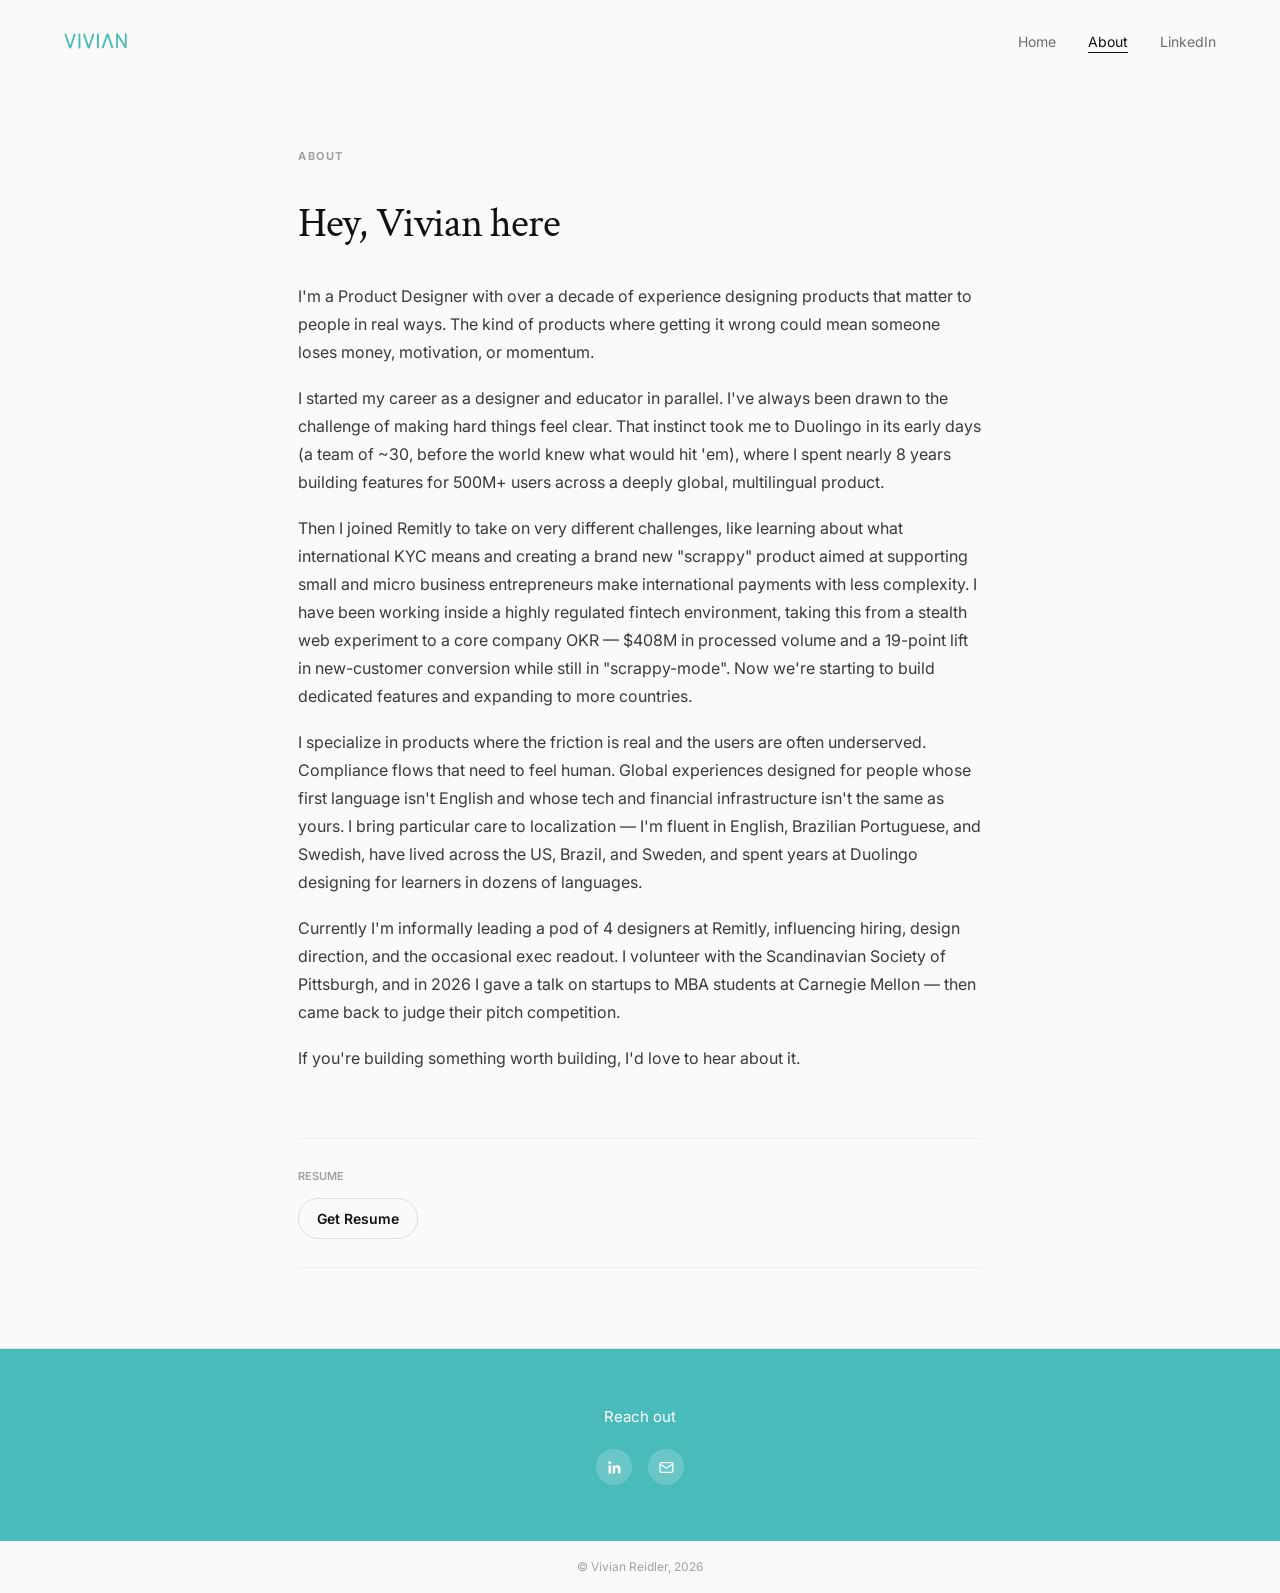
==== about/index.html @ e3175ad6 "Remove portrait photo from the About page Co-Authored-By: Claude Sonnet 5 <noreply@anthropic.com>" ====
<!DOCTYPE html>
<html lang="en">
<head>
<meta charset="UTF-8">
<meta name="viewport" content="width=device-width, initial-scale=1.0">
<title>About — Vivian Reidler</title>
<meta name="description" content="Product Designer with over a decade of experience — Duolingo, Remitly, and a decade of designing for global, high-friction products.">
<link rel="icon" type="image/png" href="/assets/favicon-32.png">
<link href="https://fonts.googleapis.com/css2?family=Crimson+Text:ital,wght@0,400;0,600;1,400;1,600&family=Karla:wght@400;500;600;700;800&family=Inter:wght@400;500;600;700&display=swap" rel="stylesheet">
<link rel="stylesheet" href="/assets/css/style.css">
<!-- Matches the home/serif-hero draft's nav treatment (logo size, 24px
   inset, max-width + centering, normal-case muted links) and its
   Crimson Text hero headline, so this page reads consistent with home
   instead of the old Karla/uppercase-nav-link styling. -->
<style>
  nav.site-nav { max-width: 1200px; margin: 0 auto; padding-left: 24px; padding-right: 24px; }
  .nav-logo svg { height: 30px; }
  .nav-links a {
    font-size: 14px; font-weight: 400; letter-spacing: normal; text-transform: none;
    color: var(--gray-mid); padding-bottom: 2px; border-bottom: 1px solid transparent;
  }
  .nav-links a.active { color: var(--black); border-bottom-color: var(--black); }
  .nav-links a:hover { color: var(--black); }
  .about-hero-title { font-family: 'Crimson Text', Georgia, serif; font-weight: 400; }
  .about-meta h4 { font-family: 'Inter', sans-serif; font-weight: 600; letter-spacing: normal; }
</style>
</head>
<body>

<nav class="site-nav" id="nav">
  <a href="/" class="nav-logo" aria-label="Vivian — home">
    <svg aria-hidden="true" focusable="false" viewBox="0 0 114 53" fill="none" xmlns="http://www.w3.org/2000/svg">
    <path d="M4.30114 14.7275L10.8296 34.1594H10.9449L17.3582 14.7275C17.627 13.8442 18.203 13.3834 18.9711 13.3834C19.9312 13.3834 20.6224 14.0747 20.6224 14.9963C20.6224 15.2267 20.584 15.4956 20.4688 15.8412L12.9034 37.9229C12.4042 39.3054 11.8665 39.8815 10.7912 39.8815C9.75436 39.8815 9.17832 39.3054 8.71748 37.9229L1.15209 15.8412C1.03688 15.4956 0.998478 15.2267 0.998478 14.9963C0.998478 14.0747 1.68973 13.3834 2.64981 13.3834C3.45627 13.3834 3.99391 13.8442 4.30114 14.7275Z" fill="currentColor"/>
    <path d="M37.0599 14.7275L43.5884 34.1594H43.7036L50.1169 14.7275C50.3858 13.8442 50.9618 13.3834 51.7299 13.3834C52.6899 13.3834 53.3812 14.0747 53.3812 14.9963C53.3812 15.2267 53.3428 15.4956 53.2276 15.8412L45.6622 37.9229C45.163 39.3054 44.6253 39.8815 43.55 39.8815C42.5131 39.8815 41.9371 39.3054 41.4763 37.9229L33.9109 15.8412C33.7957 15.4956 33.7573 15.2267 33.7573 14.9963C33.7573 14.0747 34.4485 13.3834 35.4086 13.3834C36.2151 13.3834 36.7527 13.8442 37.0599 14.7275Z" fill="currentColor"/>
    <path d="M83.4918 37.9619L76.9633 18.53L76.8481 18.53L70.4348 37.9619C70.166 38.8452 69.5899 39.3061 68.8219 39.3061C67.8618 39.3061 67.1706 38.6148 67.1706 37.6931C67.1706 37.4627 67.209 37.1939 67.3242 36.8483L74.8896 14.7665C75.3888 13.384 75.9264 12.808 77.0017 12.808C78.0386 12.808 78.6147 13.384 79.0755 14.7665L86.6409 36.8483C86.7561 37.1939 86.7945 37.4627 86.7945 37.6931C86.7945 38.6148 86.1032 39.3061 85.1432 39.3061C84.3367 39.3061 83.7991 38.8452 83.4918 37.9619Z" fill="currentColor"/>
    <path d="M110.774 14.5361L110.774 37.2323C110.774 38.4996 110.083 39.3061 108.892 39.3061C107.894 39.3061 107.241 38.6532 106.588 37.5395L95.4514 19.1445L95.2977 19.1445L95.2977 37.5779C95.2977 38.6532 94.6449 39.3061 93.7232 39.3061C92.7631 39.3061 92.1103 38.6532 92.1103 37.5779L92.1103 14.8817C92.1103 13.6144 92.8015 12.808 93.992 12.808C94.9905 12.808 95.6818 13.4608 96.3346 14.5745L107.471 32.8927L107.587 32.8927L107.587 14.5361C107.587 13.4608 108.24 12.808 109.161 12.808C110.121 12.808 110.774 13.4608 110.774 14.5361Z" fill="currentColor"/>
    <path d="M25.5017 38.0381V15.2267C25.5017 14.0747 26.193 13.3834 27.2299 13.3834C28.2283 13.3834 28.9196 14.0747 28.9196 15.2267V38.0381C28.9196 39.1902 28.2283 39.8815 27.2299 39.8815C26.193 39.8815 25.5017 39.1902 25.5017 38.0381Z" fill="currentColor"/>
    <path d="M58.2605 38.0381V15.2267C58.2605 14.0747 58.9518 13.3834 59.9887 13.3834C60.9871 13.3834 61.6784 14.0747 61.6784 15.2267V38.0381C61.6784 39.1902 60.9871 39.8815 59.9887 39.8815C58.9518 39.8815 58.2605 39.1902 58.2605 38.0381Z" fill="currentColor"/>
  </svg>
  </a>
  <ul class="nav-links">
    <li><a href="/">Home</a></li>
    <li><a href="/about" class="active">About</a></li>
    <li><a href="https://www.linkedin.com/in/reidler/" target="_blank" rel="noopener">LinkedIn</a></li>
  </ul>
</nav>

<section class="about-hero">
  <p class="section-label">About</p>
  <h1 class="about-hero-title" style="font-size:clamp(30px,4vw,42px); margin-bottom:8px;">Hey, Vivian here</h1>
</section>

<section class="about-body">
  <div class="about-text">
    <p>I'm a Product Designer with over a decade of experience designing products that matter to people in real ways. The kind of products where getting it wrong could mean someone loses money, motivation, or momentum.</p>
    <p>I started my career as a designer and educator in parallel. I've always been drawn to the challenge of making hard things feel clear. That instinct took me to Duolingo in its early days (a team of ~30, before the world knew what would hit 'em), where I spent nearly 8 years building features for 500M+ users across a deeply global, multilingual product.</p>
    <p>Then I joined Remitly to take on very different challenges, like learning about what international KYC means and creating a brand new "scrappy" product aimed at supporting small and micro business entrepreneurs make international payments with less complexity. I have been working inside a highly regulated fintech environment, taking this from a stealth web experiment to a core company OKR — $408M in processed volume and a 19-point lift in new-customer conversion while still in "scrappy-mode". Now we're starting to build dedicated features and expanding to more countries.</p>
    <p>I specialize in products where the friction is real and the users are often underserved. Compliance flows that need to feel human. Global experiences designed for people whose first language isn't English and whose tech and financial infrastructure isn't the same as yours. I bring particular care to localization — I'm fluent in English, Brazilian Portuguese, and Swedish, have lived across the US, Brazil, and Sweden, and spent years at Duolingo designing for learners in dozens of languages.</p>
    <p>Currently I'm informally leading a pod of 4 designers at Remitly, influencing hiring, design direction, and the occasional exec readout. I volunteer with the Scandinavian Society of Pittsburgh, and in 2026 I gave a talk on startups to MBA students at Carnegie Mellon — then came back to judge their pitch competition.</p>
    <p>If you're building something worth building, I'd love to hear about it.</p>
  </div>
</section>

<section class="about-meta">
  <div class="about-meta-row">
    <div class="about-meta-col">
      <h4>Resume</h4>
      <a class="resume-link" href="/assets/files/Vivian_R_2026_Resume.pdf" target="_blank" rel="noopener">Get Resume</a>
    </div>
  </div>
</section>

<footer class="site-footer">
    <div class="footer-chat">
    <p class="footer-chat-cta">Reach out</p>
    <div class="footer-icons">
      <a href="https://www.linkedin.com/in/reidler/" aria-label="LinkedIn" target="_blank" rel="noopener">
        <svg viewBox="0 0 24 24" fill="currentColor" aria-hidden="true"><path d="M20.447 20.452h-3.554v-5.569c0-1.328-.027-3.037-1.852-3.037-1.853 0-2.136 1.445-2.136 2.939v5.667H9.351V9h3.414v1.561h.046c.477-.9 1.637-1.85 3.37-1.85 3.601 0 4.267 2.37 4.267 5.455v6.286zM5.337 7.433a2.062 2.062 0 1 1 .001-4.124 2.062 2.062 0 0 1-.001 4.124zM7.119 20.452H3.554V9h3.565v11.452z"/></svg>
      </a>
      <a href="mailto:vivianreidler@gmail.com" aria-label="Email">
        <svg viewBox="0 0 24 24" fill="none" stroke="currentColor" stroke-width="1.8" stroke-linecap="round" stroke-linejoin="round" aria-hidden="true"><rect x="3" y="5" width="18" height="14" rx="2"/><path d="M3 7l9 6 9-6"/></svg>
      </a>
    </div>
  </div>
  <div class="footer-bottom-row">
    <span>© Vivian Reidler, 2026</span>
  </div>
</footer>

<script src="/assets/js/main.js"></script>
</body>
</html>
---- assets/css/style.css ----
/* ============================================================
   Vivian Reidler — Product Design Portfolio
   Shared stylesheet. Rebuilt from the Webflow source to run as
   a static site (no Webflow runtime).
   ============================================================ */

*, *::before, *::after { box-sizing: border-box; margin: 0; padding: 0; }

:root {
  /* brand */
  --navy: #013048;
  --navy-deep: #01202f;
  --navy-line: rgba(255,255,255,0.14);
  /* The site's one accent color — logo, footer, dividers, the homepage
     circle graphic. home-v2.css's --v2-accent aliases this rather than
     redefining it, so there's a single source of truth. */
  --accent: #4abbbb;
  --accent-zen: #e08a3c;

  /* neutrals */
  --black: #111110;
  --gray-dark: #3a3a38;
  --gray-mid: #6b6b68;
  --gray-light: #a1a1a1;
  --gray-band: #e5e5e5;
  --gray-band-2: #d8dde0;
  --gray-faint: #f4f3f0;
  --white: #fafaf8;

  --radius: 6px;
}

/* Mood system: picking Zen re-points the one accent variable at the zen
   color, so everything built on var(--accent) — logo, footer, dividers,
   nav — follows automatically. Homepage-only today (data-mood is only
   ever set on body.home-v2), so every other page stays teal. */
body[data-mood="zen"] { --accent: var(--accent-zen); }

html { scroll-behavior: smooth; overflow-x: hidden; }

body {
  overflow-x: hidden;
  font-family: 'Inter', -apple-system, BlinkMacSystemFont, sans-serif;
  background: var(--white);
  color: var(--black);
  font-size: 16px;
  line-height: 1.65;
  -webkit-font-smoothing: antialiased;
}

h1, h2, h3, h4 {
  font-family: 'Karla', sans-serif;
  font-weight: 700;
  letter-spacing: -0.02em;
  color: var(--black);
}

a { color: inherit; }
img { max-width: 100%; display: block; }

.wrap { max-width: 780px; margin: 0 auto; padding: 0 48px; }
.wrap-wide { max-width: 1080px; margin: 0 auto; padding: 0 48px; }

/* ---------------- NAV ---------------- */
nav.site-nav {
  display: flex;
  align-items: center;
  justify-content: space-between;
  padding: 26px 48px;
  position: sticky;
  top: 0;
  background: var(--white);
  z-index: 100;
  border-bottom: 1px solid transparent;
  transition: border-color 0.2s;
}
nav.site-nav.scrolled { border-bottom-color: #e8e8e4; }

/* Logo is an inline SVG (fill="currentColor" on its paths) so it always
   tracks the one accent color via this element's own `color`, instead of
   a separately-recolored raster asset going out of sync with it. */
.nav-logo { display: inline-flex; text-decoration: none; color: var(--accent); }
.nav-logo svg { height: 18px; width: auto; display: block; }
.nav-logo.text-fallback {
  font-family: 'Karla', sans-serif;
  font-weight: 700;
  font-size: 15px;
  letter-spacing: 0.06em;
  text-transform: uppercase;
  color: var(--black);
  text-decoration: none;
}

.nav-links { display: flex; gap: 32px; list-style: none; }
.nav-links a {
  font-size: 13px;
  font-weight: 600;
  letter-spacing: 0.08em;
  text-transform: uppercase;
  color: var(--gray-mid);
  text-decoration: none;
  transition: color 0.15s;
}
.nav-links a:hover, .nav-links a.active { color: var(--black); }

/* ---------------- FOOTER ---------------- */
footer.site-footer {
  border-top: 1px solid #e8e8e4;
  padding: 0;
}
/* "Let's chat" band — the one accent color as a bold fill, same pattern
   as the homepage work-sample cards. White text/icons, since the accent
   here reads as dark enough for it. */
.footer-chat {
  background: var(--accent); color: #fff; text-align: center;
  padding: 56px 24px;
}
.footer-chat-title { font-size: 17px; font-weight: 700; margin-bottom: 10px; }
.footer-chat-sub, .footer-chat-cta { font-size: 15px; font-weight: 400; color: #fff; }
.footer-chat-sub { margin-bottom: 4px; }
.footer-chat-cta { margin-bottom: 20px; }
.footer-icons { display: flex; justify-content: center; gap: 16px; }
.footer-icons a {
  display: inline-flex; align-items: center; justify-content: center;
  width: 36px; height: 36px; border-radius: 50%;
  background: rgba(255,255,255,0.18); color: #fff;
  transition: background 0.15s ease, transform 0.15s ease;
}
.footer-icons a:hover { background: rgba(255,255,255,0.3); transform: translateY(-2px); }
.footer-icons svg { width: 17px; height: 17px; display: block; }
.footer-bottom-row {
  display: flex; align-items: center; justify-content: center;
  padding: 16px 48px;
}
.footer-bottom-row span { font-size: 12px; color: var(--gray-light); }
.footer-links {
  display: flex; justify-content: center; gap: 28px;
  padding-bottom: 20px; margin-bottom: 20px; border-bottom: 1px solid #eeeeea;
  flex-wrap: wrap;
}
.footer-links a {
  font-size: 12px; font-weight: 600; letter-spacing: 0.08em; text-transform: uppercase;
  color: var(--gray-mid); text-decoration: none;
}
.footer-links a:hover { color: var(--black); }
.footer-bottom {
  display: flex; align-items: center; justify-content: space-between;
  flex-wrap: wrap; gap: 10px;
}
.footer-bottom span { font-size: 12px; color: var(--gray-light); }
.footer-bottom a { font-size: 12px; color: var(--gray-mid); text-decoration: none; }
.footer-bottom a:hover { color: var(--black); }
.back-to-top {
  display: block; text-align: center; font-size: 12px; color: var(--gray-light);
  text-decoration: none; padding: 4px 0 24px;
}
.back-to-top:hover { color: var(--black); }

/* ============================================================
   HOMEPAGE
   ============================================================ */
.hero { padding: 64px 48px 52px; max-width: 760px; }
.hero h1 {
  font-size: clamp(36px, 5vw, 52px); line-height: 1.08; margin-bottom: 20px;
}
.hero-sub { font-size: 16px; line-height: 1.65; color: var(--gray-mid); max-width: 560px; margin-bottom: 10px; }
.hero-detail { font-size: 13px; color: var(--gray-light); }

.work-section { padding: 16px 48px 80px; }
.section-label {
  font-size: 11px; font-weight: 700; letter-spacing: 0.14em;
  text-transform: uppercase; color: var(--gray-light); margin-bottom: 24px;
}
.grid { display: grid; grid-template-columns: repeat(2, 1fr); gap: 2px; }

.card {
  position: relative; background: var(--gray-faint); overflow: hidden;
  min-height: 320px; display: flex; flex-direction: column; justify-content: flex-end;
  padding: 28px; text-decoration: none; color: inherit;
}
.card.featured { grid-column: 1 / -1; min-height: 340px; }
.card:hover { filter: brightness(0.98); }
.card-tag {
  font-size: 10px; font-weight: 700; letter-spacing: 0.12em;
  text-transform: uppercase; color: var(--gray-light); margin-bottom: 8px; position: relative; z-index: 2;
}
.card h2 {
  font-size: 24px; line-height: 1.2; margin-bottom: 6px; position: relative; z-index: 2;
}
.card p { font-size: 13px; line-height: 1.5; color: var(--gray-mid); max-width: 440px; position: relative; z-index: 2; }
.card.on-dark .card-tag, .card.on-dark p { color: rgba(255,255,255,0.65); }
.card.on-dark h2 { color: #fff; }
.card-img {
  position: absolute; inset: 0; background-size: cover; background-position: center;
}
.card-img::after {
  content: ''; position: absolute; inset: 0;
  background: linear-gradient(180deg, rgba(0,0,0,0) 40%, rgba(0,0,0,0.55) 100%);
}
.card-soon {
  font-size: 9px; font-weight: 700; letter-spacing: 0.1em; text-transform: uppercase;
  color: var(--gray-light); position: absolute; top: 22px; right: 26px; z-index: 2;
}
.card.on-dark .card-soon { color: rgba(255,255,255,0.55); }

@keyframes fadeUp {
  from { opacity: 0; transform: translateY(14px); }
  to   { opacity: 1; transform: translateY(0); }
}
.hero, .card { animation: fadeUp 0.5s ease both; }
.card:nth-child(1){animation-delay:.05s} .card:nth-child(2){animation-delay:.1s}
.card:nth-child(3){animation-delay:.15s} .card:nth-child(4){animation-delay:.2s}
.card:nth-child(5){animation-delay:.25s}

/* ============================================================
   CASE STUDY PAGES
   ============================================================ */
.cs-hero {
  background: var(--navy); color: #fff; position: relative; overflow: hidden;
  padding: 90px 48px;
}
.cs-hero::before, .cs-hero::after {
  content: ''; position: absolute; width: 500px; height: 500px; border-radius: 50%;
  background: radial-gradient(circle, rgba(255,255,255,0.05) 0%, rgba(255,255,255,0) 70%);
}
.cs-hero::before { top: -200px; left: -100px; }
.cs-hero::after { bottom: -250px; left: 150px; }
.cs-hero-inner {
  max-width: 1080px; margin: 0 auto; display: flex; align-items: center; gap: 56px; position: relative; z-index: 2;
}
.cs-hero-art { flex: 0 0 260px; }
.cs-hero-art img { max-width: 100%; }
.cs-hero-text { flex: 1; min-width: 0; }
.cs-hero h1 { color: #fff; font-size: clamp(30px, 4vw, 42px); margin-bottom: 16px; text-transform: lowercase; }
.cs-hero-sub { font-size: 17px; line-height: 1.6; color: rgba(255,255,255,0.85); max-width: 560px; margin-bottom: 16px; }
.cs-hero-stats { font-size: 13px; color: rgba(255,255,255,0.6); }
.cs-hero-stats a { color: rgba(255,255,255,0.85); text-decoration: underline; }

.cs-section { padding: 64px 0; }
.cs-section.tight { padding: 40px 0; }
.cs-label {
  font-size: 11px; font-weight: 700; letter-spacing: 0.14em; text-transform: uppercase;
  color: var(--gray-light); margin-bottom: 14px;
}
.cs-h2 { font-size: clamp(24px, 3vw, 30px); margin-bottom: 16px; line-height: 1.25; }
.cs-body p { margin-bottom: 18px; color: var(--gray-dark); font-size: 16px; line-height: 1.7; }
.cs-body p:last-child { margin-bottom: 0; }
.cs-body strong { color: var(--black); }
.cs-subhead { font-size: 18px; font-weight: 700; color: var(--gray-mid); margin: 8px 0 14px; font-family: 'Karla', sans-serif; }

.cs-role-meta { font-size: 13px; color: var(--gray-light); margin-bottom: 16px; }

/* dark inset callout box (e.g. "what we are solving") */
.cs-callout {
  background: var(--navy); color: #fff; border-radius: 10px;
  padding: 48px; margin: 8px 0;
}
.cs-callout .cs-label { color: rgba(255,255,255,0.45); }
.cs-callout h3 { color: #fff; font-size: 22px; margin-bottom: 14px; line-height: 1.3; }
.cs-callout p { color: rgba(255,255,255,0.8); font-size: 15px; }

/* two-column text + image */
.cs-split { display: flex; gap: 48px; align-items: center; margin: 8px 0; }
.cs-split.reverse { flex-direction: row-reverse; }
.cs-split-text { flex: 1; min-width: 0; }
.cs-split-img { flex: 0 0 42%; }
.cs-split-img img { border-radius: var(--radius); }
@media (max-width: 800px) {
  .cs-split, .cs-split.reverse { flex-direction: column; }
  .cs-split-img { flex-basis: auto; width: 100%; }
}

/* single full-bleed (within column) image + caption */
figure.cs-figure { margin: 28px 0; }
figure.cs-figure img { border-radius: var(--radius); width: 100%; }
figure.cs-figure figcaption {
  font-size: 13px; color: var(--gray-light); margin-top: 10px; line-height: 1.5;
}

/* light-gray full-bleed band for grouped iteration screenshots */
.cs-band {
  background: var(--gray-band); width: 100vw; position: relative;
  left: 50%; right: 50%; margin-left: -50vw; margin-right: -50vw;
  padding: 56px 48px;
}
.cs-band-inner { max-width: 1080px; margin: 0 auto; }
.cs-band-title {
  background: #d3d3d3; border-radius: 10px; padding: 20px 32px; text-align: center;
  font-weight: 700; font-size: 16px; margin-bottom: 36px; color: var(--black);
}
.cs-band-grid {
  display: grid; grid-template-columns: repeat(auto-fit, minmax(210px, 1fr)); gap: 20px;
  margin-bottom: 24px;
}
.cs-band-grid img { border-radius: 4px; border: 1px solid rgba(0,0,0,0.06); background: #fff; }
.cs-band-grid.cols-2 { grid-template-columns: repeat(2, 1fr); }
.cs-band-grid.cols-3 { grid-template-columns: repeat(3, 1fr); }
.cs-band p.cs-band-caption {
  font-size: 13px; color: var(--gray-mid); max-width: 780px; margin: 0 auto; line-height: 1.6;
}

/* full-width single image (not banded) */
.cs-fullimg { margin: 32px 0; }
.cs-fullimg img { width: 100%; border-radius: var(--radius); }
.cs-fullimg figcaption { font-size: 13px; color: var(--gray-light); margin-top: 10px; }

/* mini carousel */
.cs-carousel { border: 1px solid #e8e8e4; border-radius: 8px; overflow: hidden; margin: 28px 0 12px; }
.cs-carousel-track { display: flex; overflow-x: auto; scroll-snap-type: x mandatory; -webkit-overflow-scrolling: touch; }
.cs-carousel-track img { scroll-snap-align: start; flex: 0 0 100%; }
.cs-carousel-dots { display: flex; justify-content: center; gap: 8px; padding: 14px 0 26px; }
.cs-carousel-dots span { width: 7px; height: 7px; border-radius: 50%; background: #c9c9c5; }

/* quote */
blockquote.cs-quote {
  border-left: 3px solid var(--navy); padding: 4px 0 4px 24px; margin: 28px 0;
  font-size: 16px; font-style: italic; color: var(--gray-dark); line-height: 1.7;
}
blockquote.cs-quote cite {
  display: block; font-style: normal; font-size: 13px; color: var(--gray-light);
  margin-top: 10px; letter-spacing: 0.02em;
}

/* results stat grid */
.cs-results { background: var(--navy); color: #fff; padding: 72px 48px; margin-top: 32px; }
.cs-results-inner { max-width: 1080px; margin: 0 auto; }
.cs-results h3 { color: #fff; font-size: 24px; max-width: 640px; margin-bottom: 40px; }
.stat-grid { display: grid; grid-template-columns: repeat(auto-fit, minmax(180px, 1fr)); gap: 32px 24px; }
.stat-num { font-family: 'Karla', sans-serif; font-weight: 700; font-size: 34px; color: #fff; margin-bottom: 8px; }
.stat-label { font-size: 13px; color: rgba(255,255,255,0.65); line-height: 1.5; }

/* bottom quick-nav to other case studies */
.more-work { padding: 56px 48px 0; }
.more-work-inner { max-width: 780px; margin: 0 auto; }
.more-work-label { font-size: 11px; font-weight: 700; letter-spacing: 0.14em; text-transform: uppercase; color: var(--gray-light); margin-bottom: 16px; }
.more-work-links { display: flex; gap: 24px; flex-wrap: wrap; }
.more-work-links a {
  font-family: 'Karla', sans-serif; font-weight: 700; font-size: 18px; text-decoration: none; color: var(--black);
  border-bottom: 2px solid var(--gray-band); padding-bottom: 2px; transition: border-color 0.15s;
}
.more-work-links a:hover { border-color: var(--black); }

/* ============================================================
   ABOUT PAGE
   ============================================================ */
.about-hero { padding: 64px 48px 8px; max-width: 780px; margin: 0 auto; }
.about-body { padding: 8px 48px 24px; max-width: 780px; margin: 0 auto; display: flex; gap: 48px; }
.about-text { flex: 1; min-width: 0; }
.about-text p { margin-bottom: 18px; color: var(--gray-dark); font-size: 16px; line-height: 1.75; }
.about-portrait { flex: 0 0 260px; }
.about-portrait img { border-radius: 10px; width: 100%; }
@media (max-width: 760px) {
  .about-body { flex-direction: column-reverse; }
  .about-portrait { flex-basis: auto; max-width: 260px; }
}

.about-meta { padding: 24px 48px 80px; max-width: 780px; margin: 0 auto; }
.about-meta-row {
  display: flex; gap: 56px; flex-wrap: wrap; padding: 28px 0; border-top: 1px solid #eeeeea;
}
.about-meta-row:last-child { border-bottom: 1px solid #eeeeea; }
.about-meta-col h4 {
  font-size: 11px; font-weight: 700; letter-spacing: 0.12em; text-transform: uppercase;
  color: var(--gray-light); margin-bottom: 10px;
}
.about-meta-col a.email-link {
  font-family: 'Karla', sans-serif; font-size: 18px; font-weight: 700; text-decoration: none; color: var(--black);
}
.about-meta-col a.resume-link {
  display: inline-block; font-size: 14px; font-weight: 600; color: var(--black);
  text-decoration: none; border: 1px solid #ddd; border-radius: 20px; padding: 8px 18px; margin-top: 2px;
}
.about-meta-col a.resume-link:hover { border-color: var(--black); }
.lang-list { list-style: none; display: flex; flex-direction: column; gap: 8px; }
.lang-list li { display: flex; align-items: center; gap: 8px; font-size: 15px; }
.lang-list img { width: 20px; height: 20px; border-radius: 50%; object-fit: cover; }

/* ============================================================
   RESPONSIVE
   ============================================================ */
@media (max-width: 640px) {
  nav.site-nav, .hero, .work-section, .about-hero, .about-body, .about-meta,
  .cs-hero-inner, footer.site-footer, .more-work { padding-left: 24px; padding-right: 24px; }
  /* footer.site-footer's own side padding above (for .footer-bottom-row's
     text) would otherwise inset .footer-chat too, since it's a plain
     block filling its parent's content box — pull it back out to the
     true edges so the accent-color fill bleeds fully, while its own
     56px/24px padding keeps the text/icons inset same as before. */
  .footer-chat { margin-left: -24px; margin-right: -24px; }
  .grid { grid-template-columns: 1fr; }
  .cs-hero { padding: 56px 24px; }
  .cs-hero-inner { flex-direction: column; text-align: left; gap: 28px; }
  .cs-hero-art { flex-basis: auto; width: 160px; }
  .cs-band { padding: 40px 24px; }
  .cs-results { padding: 48px 24px; }
  .wrap, .wrap-wide { padding: 0 24px; }
}
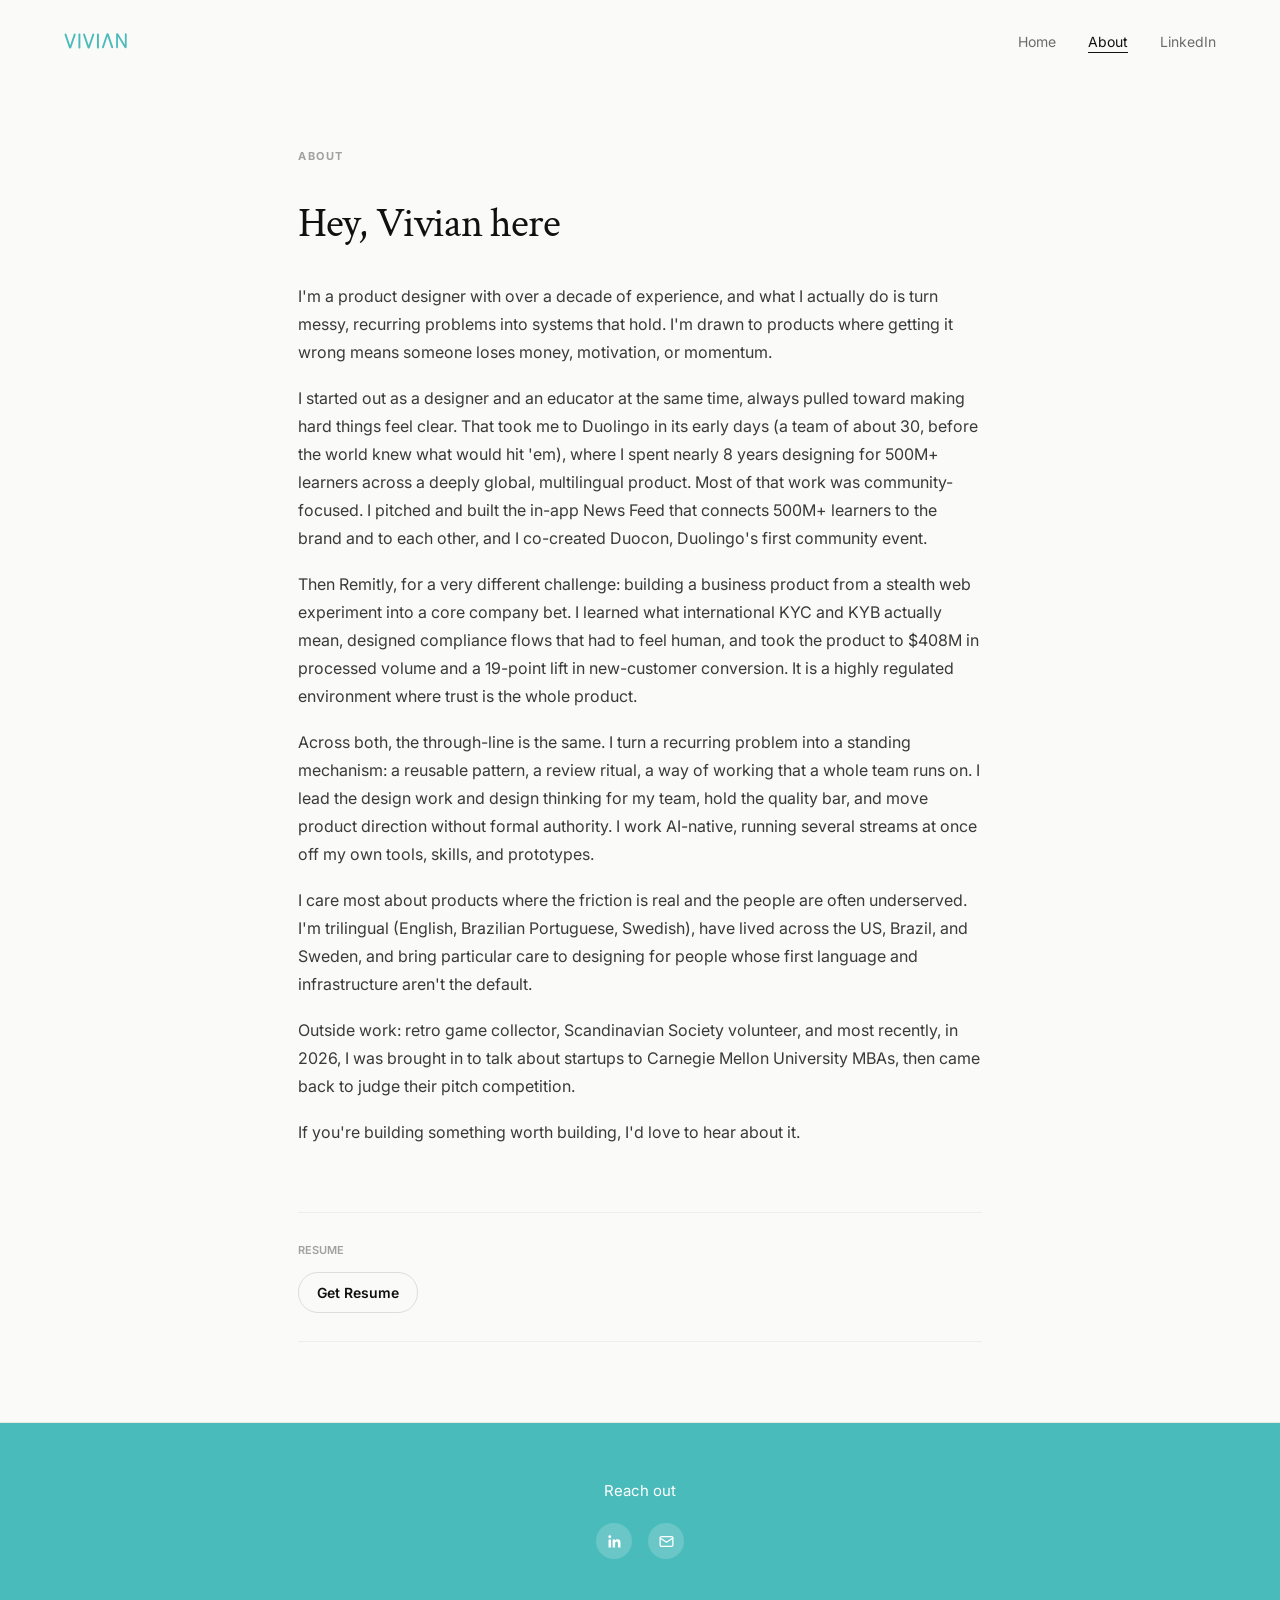
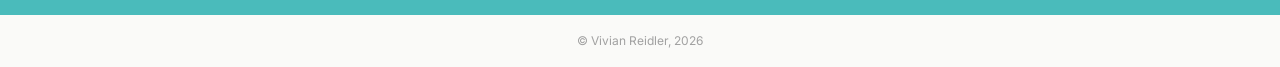
==== commit 4fb7df20: "Rewrite About page copy Co-Authored-By: Claude Sonnet 5 <noreply@anthropic.com>" ====
--- a/about/index.html
+++ b/about/index.html
@@ -52,11 +52,12 @@
 
 <section class="about-body">
   <div class="about-text">
-    <p>I'm a Product Designer with over a decade of experience designing products that matter to people in real ways. The kind of products where getting it wrong could mean someone loses money, motivation, or momentum.</p>
-    <p>I started my career as a designer and educator in parallel. I've always been drawn to the challenge of making hard things feel clear. That instinct took me to Duolingo in its early days (a team of ~30, before the world knew what would hit 'em), where I spent nearly 8 years building features for 500M+ users across a deeply global, multilingual product.</p>
-    <p>Then I joined Remitly to take on very different challenges, like learning about what international KYC means and creating a brand new "scrappy" product aimed at supporting small and micro business entrepreneurs make international payments with less complexity. I have been working inside a highly regulated fintech environment, taking this from a stealth web experiment to a core company OKR — $408M in processed volume and a 19-point lift in new-customer conversion while still in "scrappy-mode". Now we're starting to build dedicated features and expanding to more countries.</p>
-    <p>I specialize in products where the friction is real and the users are often underserved. Compliance flows that need to feel human. Global experiences designed for people whose first language isn't English and whose tech and financial infrastructure isn't the same as yours. I bring particular care to localization — I'm fluent in English, Brazilian Portuguese, and Swedish, have lived across the US, Brazil, and Sweden, and spent years at Duolingo designing for learners in dozens of languages.</p>
-    <p>Currently I'm informally leading a pod of 4 designers at Remitly, influencing hiring, design direction, and the occasional exec readout. I volunteer with the Scandinavian Society of Pittsburgh, and in 2026 I gave a talk on startups to MBA students at Carnegie Mellon — then came back to judge their pitch competition.</p>
+    <p>I'm a product designer with over a decade of experience, and what I actually do is turn messy, recurring problems into systems that hold. I'm drawn to products where getting it wrong means someone loses money, motivation, or momentum.</p>
+    <p>I started out as a designer and an educator at the same time, always pulled toward making hard things feel clear. That took me to Duolingo in its early days (a team of about 30, before the world knew what would hit 'em), where I spent nearly 8 years designing for 500M+ learners across a deeply global, multilingual product. Most of that work was community-focused. I pitched and built the in-app News Feed that connects 500M+ learners to the brand and to each other, and I co-created Duocon, Duolingo's first community event.</p>
+    <p>Then Remitly, for a very different challenge: building a business product from a stealth web experiment into a core company bet. I learned what international KYC and KYB actually mean, designed compliance flows that had to feel human, and took the product to $408M in processed volume and a 19-point lift in new-customer conversion. It is a highly regulated environment where trust is the whole product.</p>
+    <p>Across both, the through-line is the same. I turn a recurring problem into a standing mechanism: a reusable pattern, a review ritual, a way of working that a whole team runs on. I lead the design work and design thinking for my team, hold the quality bar, and move product direction without formal authority. I work AI-native, running several streams at once off my own tools, skills, and prototypes.</p>
+    <p>I care most about products where the friction is real and the people are often underserved. I'm trilingual (English, Brazilian Portuguese, Swedish), have lived across the US, Brazil, and Sweden, and bring particular care to designing for people whose first language and infrastructure aren't the default.</p>
+    <p>Outside work: retro game collector, Scandinavian Society volunteer, and most recently, in 2026, I was brought in to talk about startups to Carnegie Mellon University MBAs, then came back to judge their pitch competition.</p>
     <p>If you're building something worth building, I'd love to hear about it.</p>
   </div>
 </section>
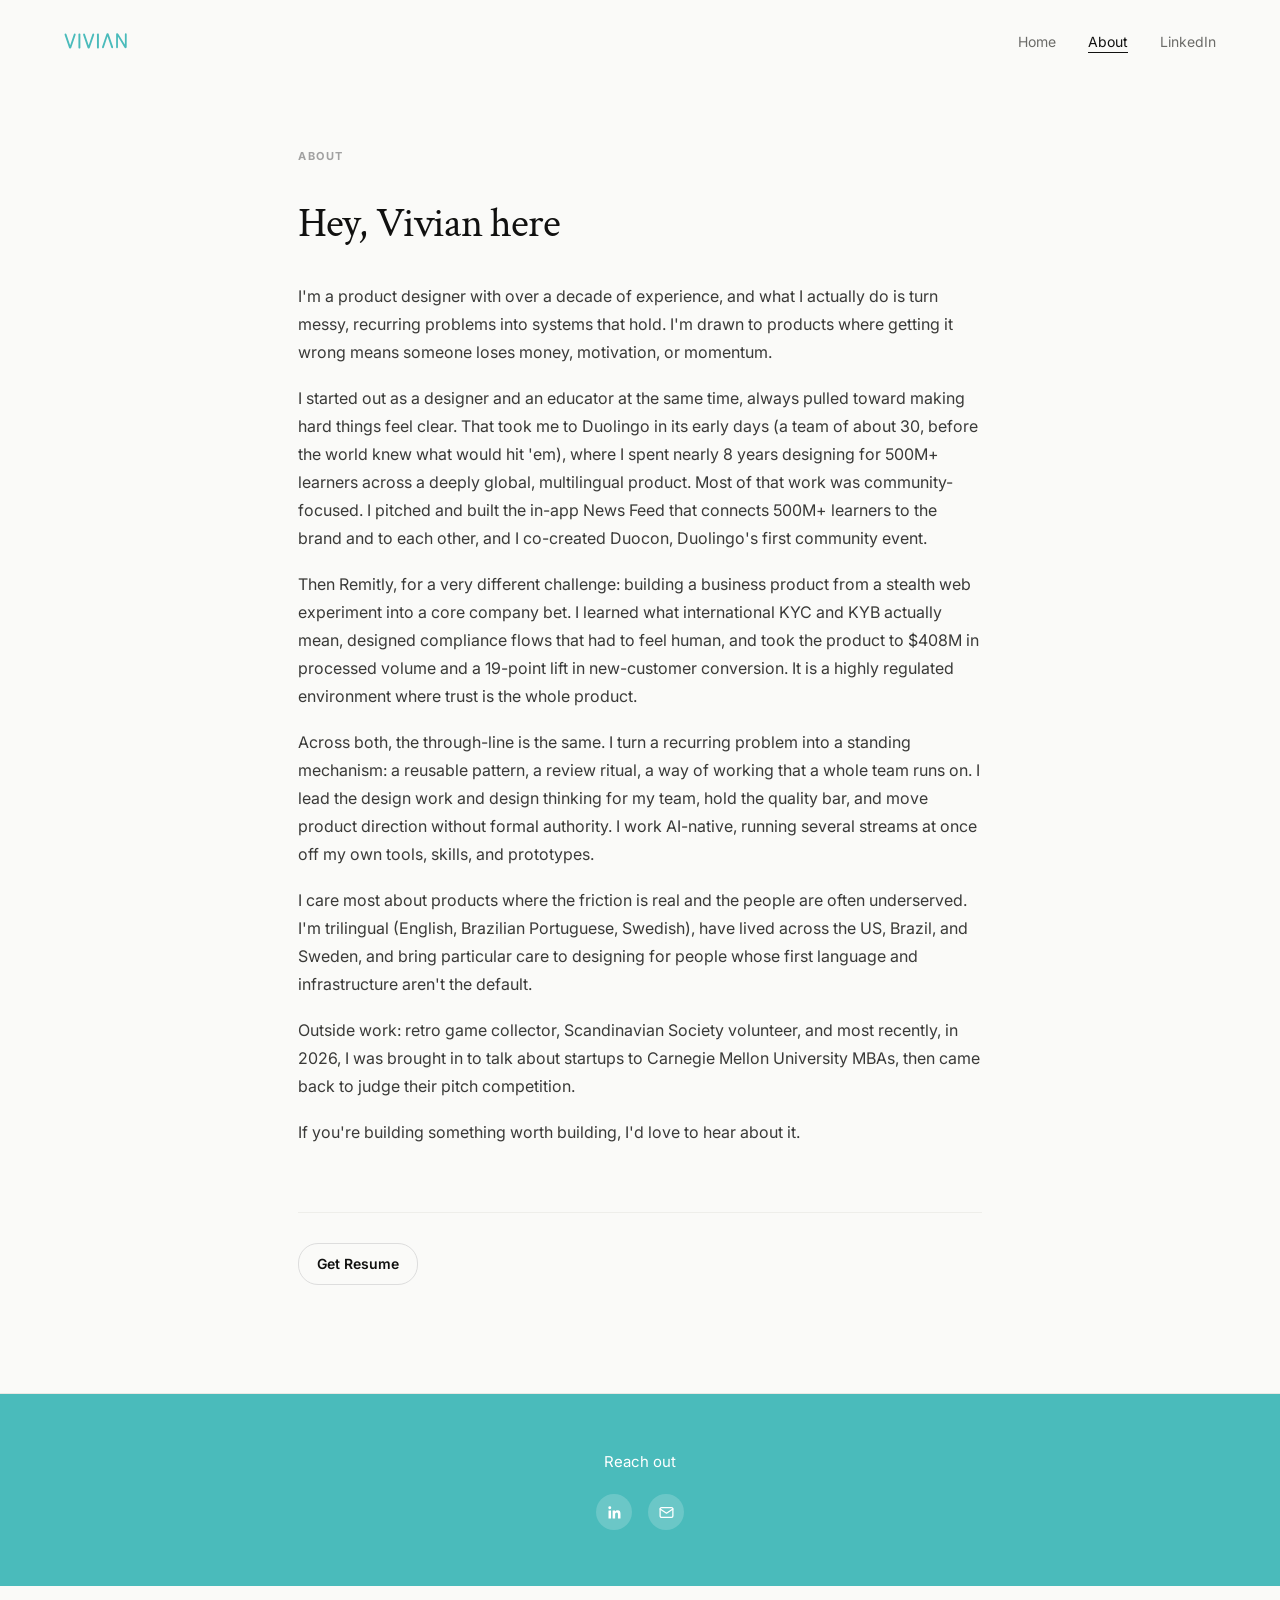
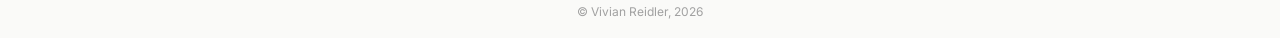
==== commit 2d04eb7f: "About: drop the Resume title and the rule under the resume button Co-Authored-By: Claude Sonnet 5 <n" ====
--- a/about/index.html
+++ b/about/index.html
@@ -65,7 +65,6 @@
 <section class="about-meta">
   <div class="about-meta-row">
     <div class="about-meta-col">
-      <h4>Resume</h4>
       <a class="resume-link" href="/assets/files/Vivian_R_2026_Resume.pdf" target="_blank" rel="noopener">Get Resume</a>
     </div>
   </div>
--- a/assets/css/style.css
+++ b/assets/css/style.css
@@ -358,7 +358,6 @@
 .about-meta-row {
   display: flex; gap: 56px; flex-wrap: wrap; padding: 28px 0; border-top: 1px solid #eeeeea;
 }
-.about-meta-row:last-child { border-bottom: 1px solid #eeeeea; }
 .about-meta-col h4 {
   font-size: 11px; font-weight: 700; letter-spacing: 0.12em; text-transform: uppercase;
   color: var(--gray-light); margin-bottom: 10px;
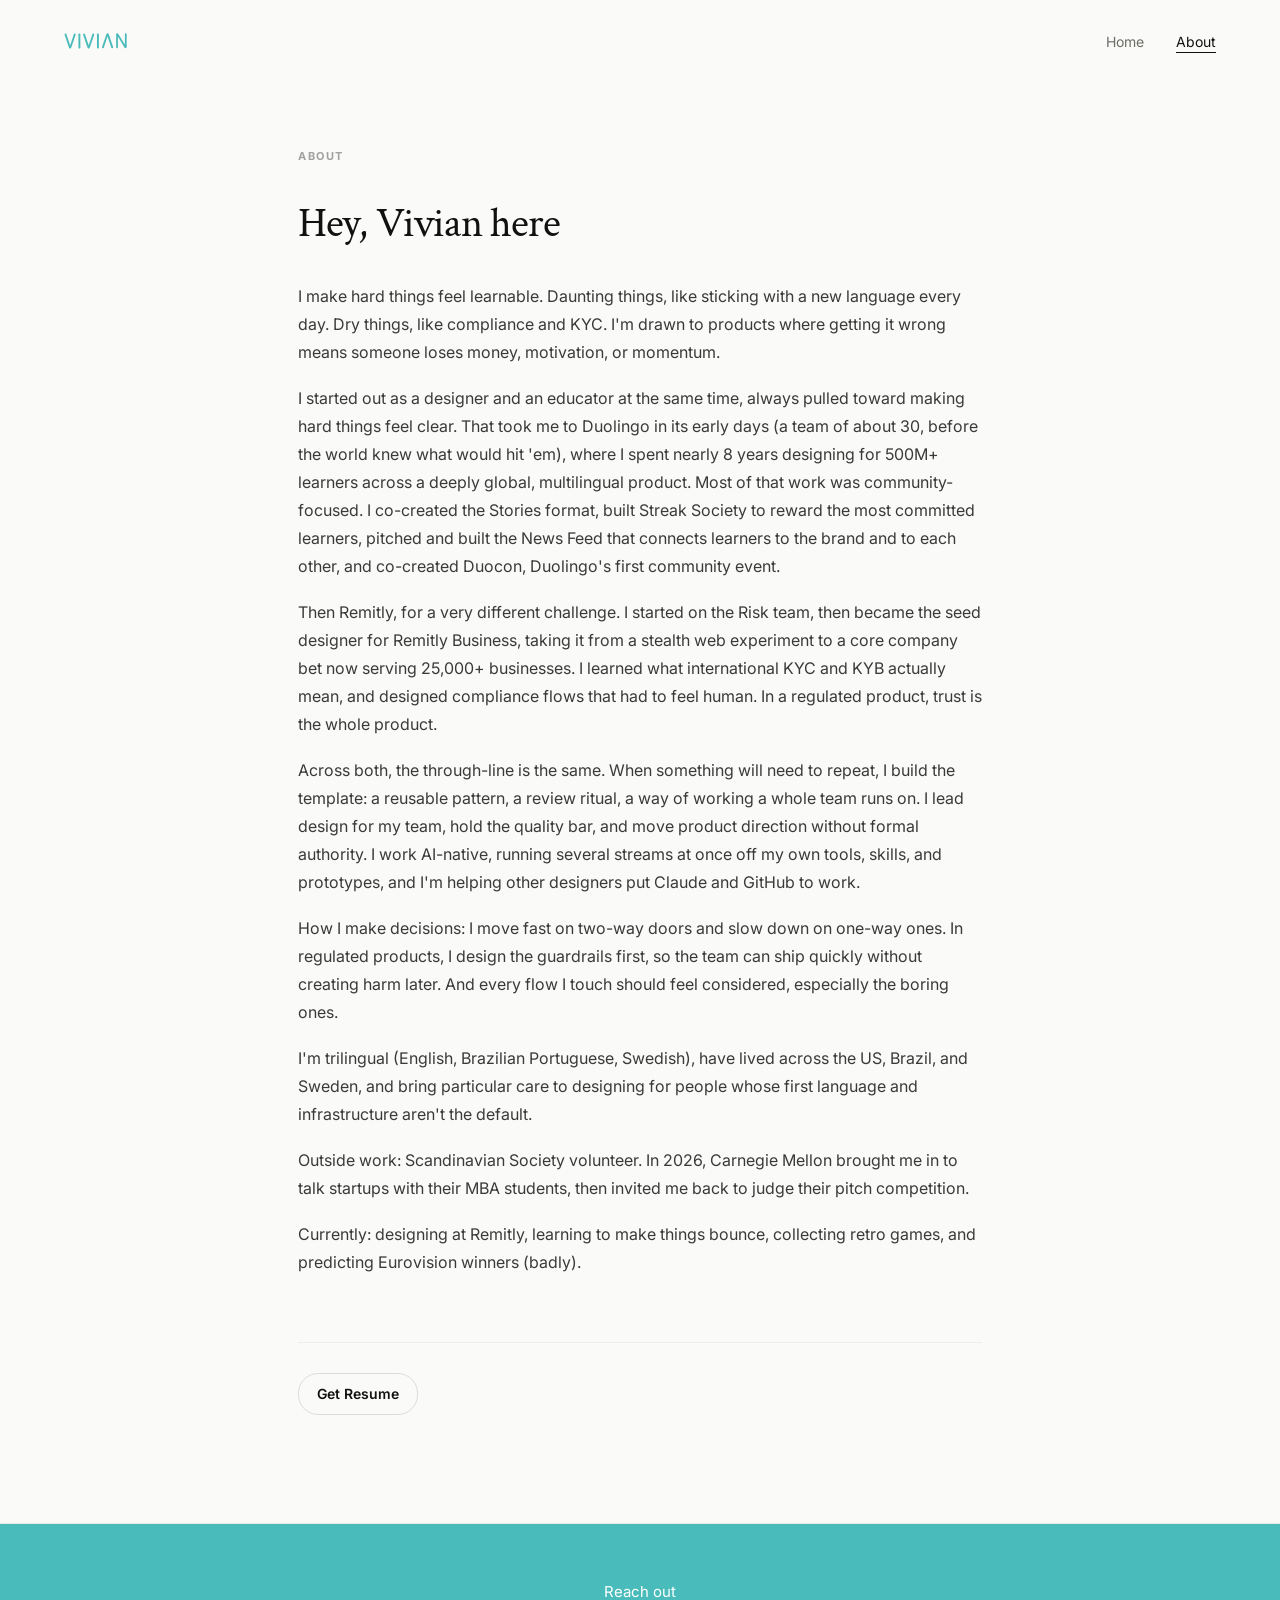
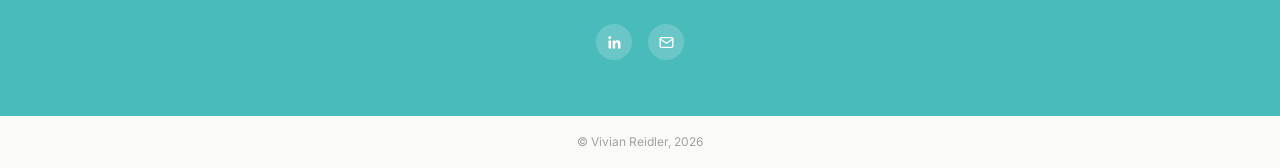
==== commit 8719684e: "Company sections on the homepage, rebuilt case studies, new About copy - Homepage: work grouped into" ====
--- a/about/index.html
+++ b/about/index.html
@@ -38,11 +38,11 @@
     <path d="M58.2605 38.0381V15.2267C58.2605 14.0747 58.9518 13.3834 59.9887 13.3834C60.9871 13.3834 61.6784 14.0747 61.6784 15.2267V38.0381C61.6784 39.1902 60.9871 39.8815 59.9887 39.8815C58.9518 39.8815 58.2605 39.1902 58.2605 38.0381Z" fill="currentColor"/>
   </svg>
   </a>
-  <ul class="nav-links">
+  <ul class="nav-links nav-menu" id="navMenu">
     <li><a href="/">Home</a></li>
     <li><a href="/about" class="active">About</a></li>
-    <li><a href="https://www.linkedin.com/in/reidler/" target="_blank" rel="noopener">LinkedIn</a></li>
   </ul>
+  <button class="nav-toggle" type="button" aria-controls="navMenu" aria-expanded="false" aria-label="Open menu"><span class="nav-toggle-burger"></span><span class="nav-toggle-close"></span></button>
 </nav>
 
 <section class="about-hero">
@@ -52,13 +52,14 @@
 
 <section class="about-body">
   <div class="about-text">
-    <p>I'm a product designer with over a decade of experience, and what I actually do is turn messy, recurring problems into systems that hold. I'm drawn to products where getting it wrong means someone loses money, motivation, or momentum.</p>
-    <p>I started out as a designer and an educator at the same time, always pulled toward making hard things feel clear. That took me to Duolingo in its early days (a team of about 30, before the world knew what would hit 'em), where I spent nearly 8 years designing for 500M+ learners across a deeply global, multilingual product. Most of that work was community-focused. I pitched and built the in-app News Feed that connects 500M+ learners to the brand and to each other, and I co-created Duocon, Duolingo's first community event.</p>
-    <p>Then Remitly, for a very different challenge: building a business product from a stealth web experiment into a core company bet. I learned what international KYC and KYB actually mean, designed compliance flows that had to feel human, and took the product to $408M in processed volume and a 19-point lift in new-customer conversion. It is a highly regulated environment where trust is the whole product.</p>
-    <p>Across both, the through-line is the same. I turn a recurring problem into a standing mechanism: a reusable pattern, a review ritual, a way of working that a whole team runs on. I lead the design work and design thinking for my team, hold the quality bar, and move product direction without formal authority. I work AI-native, running several streams at once off my own tools, skills, and prototypes.</p>
-    <p>I care most about products where the friction is real and the people are often underserved. I'm trilingual (English, Brazilian Portuguese, Swedish), have lived across the US, Brazil, and Sweden, and bring particular care to designing for people whose first language and infrastructure aren't the default.</p>
-    <p>Outside work: retro game collector, Scandinavian Society volunteer, and most recently, in 2026, I was brought in to talk about startups to Carnegie Mellon University MBAs, then came back to judge their pitch competition.</p>
-    <p>If you're building something worth building, I'd love to hear about it.</p>
+    <p>I make hard things feel learnable. Daunting things, like sticking with a new language every day. Dry things, like compliance and KYC. I'm drawn to products where getting it wrong means someone loses money, motivation, or momentum.</p>
+    <p>I started out as a designer and an educator at the same time, always pulled toward making hard things feel clear. That took me to Duolingo in its early days (a team of about 30, before the world knew what would hit 'em), where I spent nearly 8 years designing for 500M+ learners across a deeply global, multilingual product. Most of that work was community-focused. I co-created the Stories format, built Streak Society to reward the most committed learners, pitched and built the News Feed that connects learners to the brand and to each other, and co-created Duocon, Duolingo's first community event.</p>
+    <p>Then Remitly, for a very different challenge. I started on the Risk team, then became the seed designer for Remitly Business, taking it from a stealth web experiment to a core company bet now serving 25,000+ businesses. I learned what international KYC and KYB actually mean, and designed compliance flows that had to feel human. In a regulated product, trust is the whole product.</p>
+    <p>Across both, the through-line is the same. When something will need to repeat, I build the template: a reusable pattern, a review ritual, a way of working a whole team runs on. I lead design for my team, hold the quality bar, and move product direction without formal authority. I work AI-native, running several streams at once off my own tools, skills, and prototypes, and I'm helping other designers put Claude and GitHub to work.</p>
+    <p>How I make decisions: I move fast on two-way doors and slow down on one-way ones. In regulated products, I design the guardrails first, so the team can ship quickly without creating harm later. And every flow I touch should feel considered, especially the boring ones.</p>
+    <p>I'm trilingual (English, Brazilian Portuguese, Swedish), have lived across the US, Brazil, and Sweden, and bring particular care to designing for people whose first language and infrastructure aren't the default.</p>
+    <p>Outside work: Scandinavian Society volunteer. In 2026, Carnegie Mellon brought me in to talk startups with their MBA students, then invited me back to judge their pitch competition.</p>
+    <p>Currently: designing at Remitly, learning to make things bounce, collecting retro games, and predicting Eurovision winners (badly).</p>
   </div>
 </section>
 
@@ -88,5 +89,6 @@
 </footer>
 
 <script src="/assets/js/main.js"></script>
+<script src="/assets/js/nav-menu.js"></script>
 </body>
 </html>
--- a/assets/css/style.css
+++ b/assets/css/style.css
@@ -102,6 +102,79 @@
   transition: color 0.15s;
 }
 .nav-links a:hover, .nav-links a.active { color: var(--black); }
+
+/* ---------------- MOBILE NAV MENU ---------------- */
+/* Burger button + dropdown panel, shared by the home and About navs (see
+   nav-menu.js). On desktop the button is hidden and the homepage's
+   .nav-menu wrapper un-boxes itself, so the links sit in the row as
+   normal. The `nav` prefix on the mobile rules out-ranks each page's own
+   link styling (draft-serif.css, About's inline <style>), which loads
+   after this file. */
+.nav-toggle { display: none; }
+div.nav-menu { display: contents; }
+
+@media (max-width: 780px) {
+  nav .nav-toggle {
+    display: inline-block; position: relative; flex-shrink: 0;
+    width: 40px; height: 40px; margin-right: -9px; padding: 0;
+    background: none; border: none; cursor: pointer; color: var(--black);
+    -webkit-tap-highlight-color: transparent;
+  }
+  nav .nav-toggle:focus { outline: none; }
+  nav .nav-toggle:focus-visible { outline: 2px solid var(--accent); outline-offset: 2px; border-radius: 4px; }
+  /* Both glyphs share one centered 22px box and cross-fade: the burger
+     spins out a quarter turn while the X spins in from the other side.
+     Masks (not <img>) so each takes the nav's text color. */
+  .nav-toggle-burger, .nav-toggle-close {
+    position: absolute; top: 50%; left: 50%; width: 22px; height: 20px;
+    margin: -10px 0 0 -11px; background-color: currentColor;
+    transition: transform 0.4s cubic-bezier(0.65, 0, 0.35, 1), opacity 0.25s ease;
+  }
+  .nav-toggle-burger {
+    -webkit-mask: url("/assets/images/nav-burger.png") center / contain no-repeat;
+    mask: url("/assets/images/nav-burger.png") center / contain no-repeat;
+  }
+  .nav-toggle-close {
+    -webkit-mask: url("data:image/svg+xml,%3Csvg xmlns='http://www.w3.org/2000/svg' viewBox='0 0 24 24'%3E%3Cpath d='M5 5l14 14M19 5L5 19' stroke='black' stroke-width='2.2' stroke-linecap='round'/%3E%3C/svg%3E") center / contain no-repeat;
+    mask: url("data:image/svg+xml,%3Csvg xmlns='http://www.w3.org/2000/svg' viewBox='0 0 24 24'%3E%3Cpath d='M5 5l14 14M19 5L5 19' stroke='black' stroke-width='2.2' stroke-linecap='round'/%3E%3C/svg%3E") center / contain no-repeat;
+    opacity: 0; transform: rotate(-90deg) scale(0.6);
+  }
+  .is-menu-open .nav-toggle-burger { opacity: 0; transform: rotate(90deg) scale(0.6); }
+  .is-menu-open .nav-toggle-close { opacity: 1; transform: none; }
+
+  /* The panel drops down from under the nav bar, full width. Closed it's
+     visibility:hidden (after the fade finishes), which also takes its
+     links out of the tab order. */
+  nav .nav-menu {
+    position: absolute; top: 100%; left: 0; right: 0; z-index: 100;
+    display: flex; flex-direction: column; gap: 0; margin: 0; list-style: none;
+    /* Side padding matches the nav's own, so the links line up under the logo. */
+    padding: 4px 24px 20px; padding-left: inherit; padding-right: inherit;
+    background: var(--white); border-bottom: 1px solid #e8e8e4;
+    box-shadow: 0 12px 24px -16px rgba(0, 0, 0, 0.18);
+    opacity: 0; visibility: hidden; transform: translateY(-10px);
+    transition: opacity 0.3s ease, transform 0.4s cubic-bezier(0.65, 0, 0.35, 1), visibility 0s linear 0.4s;
+  }
+  nav.is-menu-open .nav-menu {
+    opacity: 1; visibility: visible; transform: none;
+    transition: opacity 0.3s ease, transform 0.4s cubic-bezier(0.65, 0, 0.35, 1), visibility 0s;
+  }
+  nav .nav-menu a {
+    display: block; padding: 12px 0;
+    font-size: 20px; font-weight: 400; letter-spacing: normal; text-transform: none;
+    color: var(--gray-mid); border-bottom: none;
+  }
+  nav .nav-menu a.is-active, nav .nav-menu a.active { color: var(--black); }
+  /* Each link follows the panel in, a beat apart. */
+  nav .nav-menu > * {
+    opacity: 0; transform: translateY(-6px);
+    transition: opacity 0.25s ease, transform 0.35s cubic-bezier(0.65, 0, 0.35, 1);
+  }
+  nav.is-menu-open .nav-menu > * { opacity: 1; transform: none; }
+  nav.is-menu-open .nav-menu > :nth-child(1) { transition-delay: 0.08s; }
+  nav.is-menu-open .nav-menu > :nth-child(2) { transition-delay: 0.14s; }
+  nav .nav-menu .nav-desktop-only { display: none; }
+}
 
 /* ---------------- FOOTER ---------------- */
 footer.site-footer {
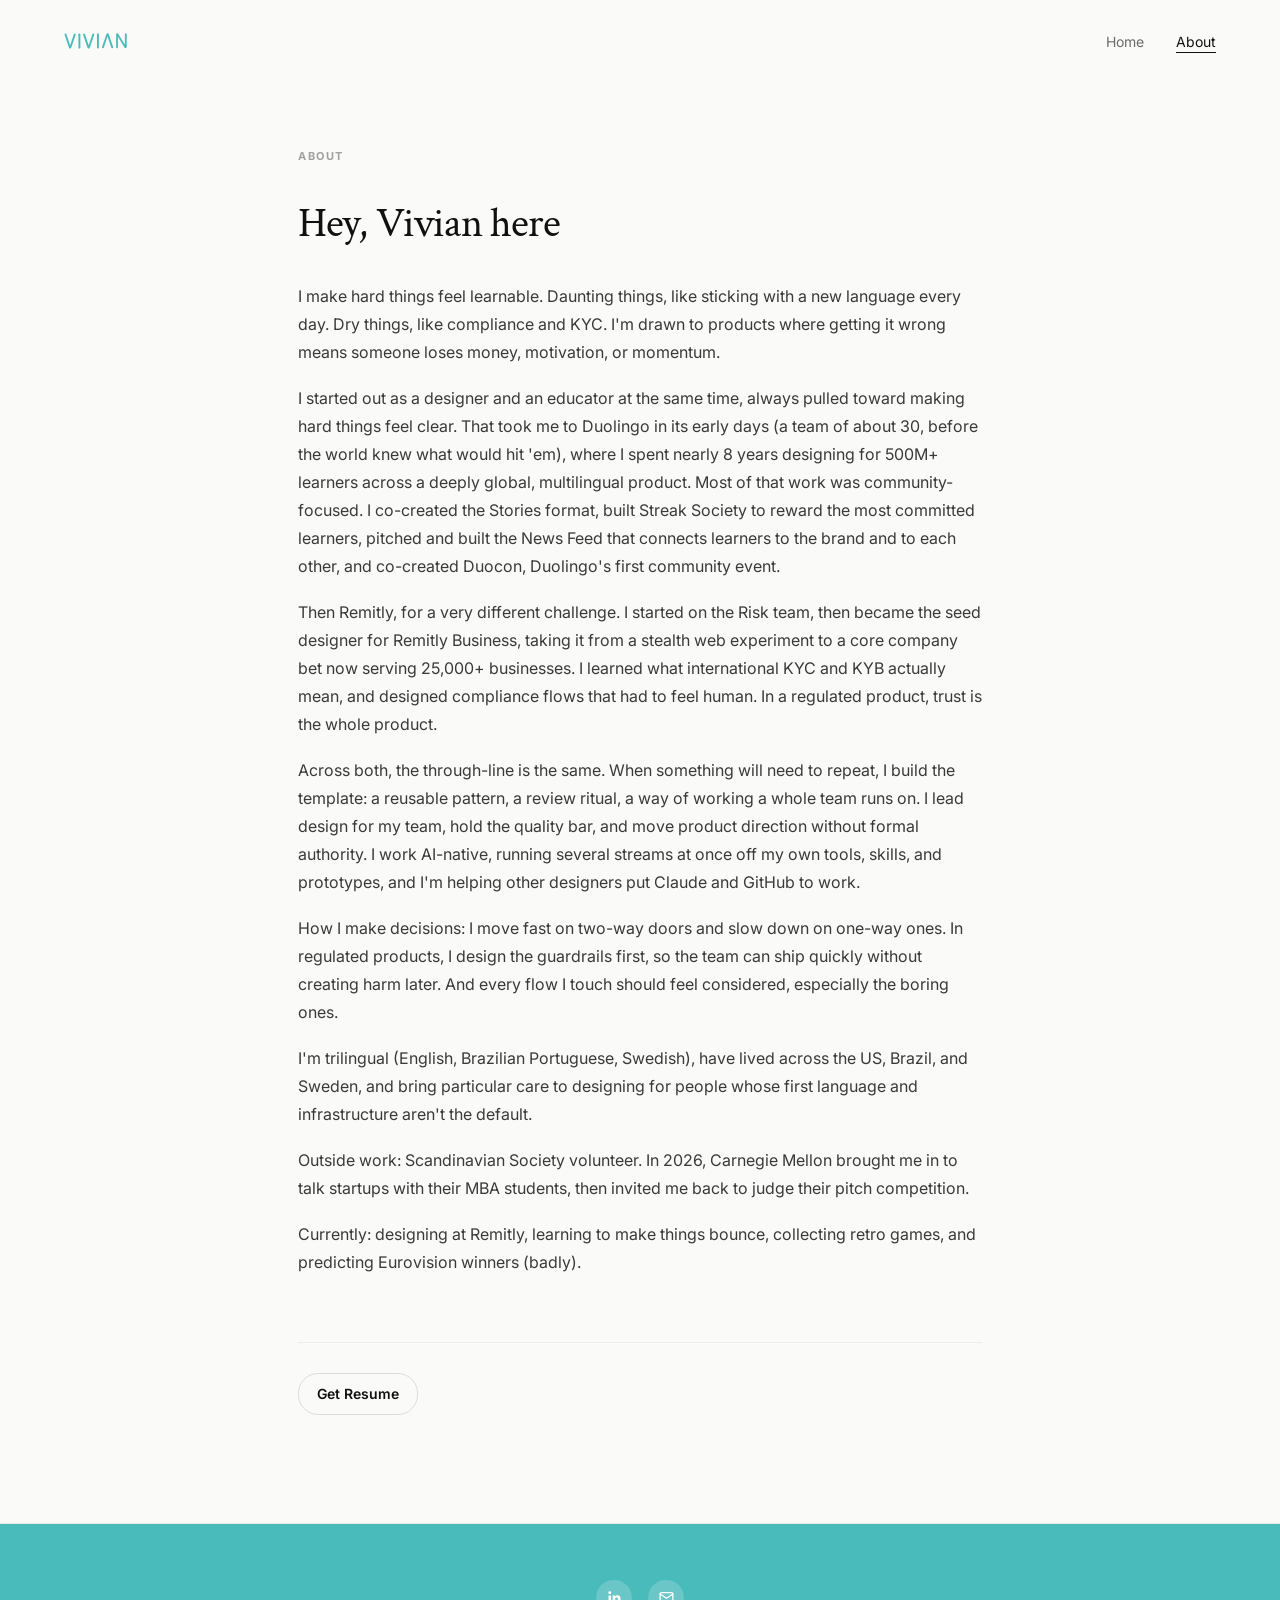
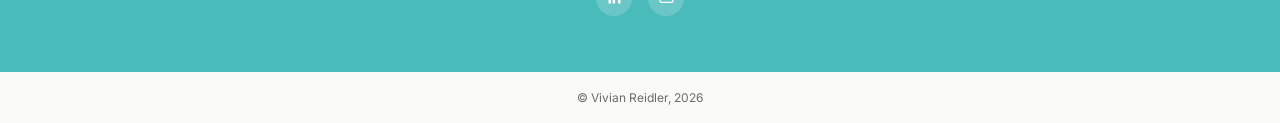
==== commit a16c21ca: "Remitly stats, consistent fonts and card images, plus menu and polish - Remitly Business: public-saf" ====
--- a/about/index.html
+++ b/about/index.html
@@ -6,7 +6,7 @@
 <title>About — Vivian Reidler</title>
 <meta name="description" content="Product Designer with over a decade of experience — Duolingo, Remitly, and a decade of designing for global, high-friction products.">
 <link rel="icon" type="image/png" href="/assets/favicon-32.png">
-<link href="https://fonts.googleapis.com/css2?family=Crimson+Text:ital,wght@0,400;0,600;1,400;1,600&family=Karla:wght@400;500;600;700;800&family=Inter:wght@400;500;600;700&display=swap" rel="stylesheet">
+<link href="https://fonts.googleapis.com/css2?family=Crimson+Text:ital,wght@0,400;0,600;1,400;1,600&family=Inter:wght@300;400;500;600;700&display=swap" rel="stylesheet">
 <link rel="stylesheet" href="/assets/css/style.css">
 <!-- Matches the home/serif-hero draft's nav treatment (logo size, 24px
    inset, max-width + centering, normal-case muted links) and its
@@ -73,7 +73,6 @@
 
 <footer class="site-footer">
     <div class="footer-chat">
-    <p class="footer-chat-cta">Reach out</p>
     <div class="footer-icons">
       <a href="https://www.linkedin.com/in/reidler/" aria-label="LinkedIn" target="_blank" rel="noopener">
         <svg viewBox="0 0 24 24" fill="currentColor" aria-hidden="true"><path d="M20.447 20.452h-3.554v-5.569c0-1.328-.027-3.037-1.852-3.037-1.853 0-2.136 1.445-2.136 2.939v5.667H9.351V9h3.414v1.561h.046c.477-.9 1.637-1.85 3.37-1.85 3.601 0 4.267 2.37 4.267 5.455v6.286zM5.337 7.433a2.062 2.062 0 1 1 .001-4.124 2.062 2.062 0 0 1-.001 4.124zM7.119 20.452H3.554V9h3.565v11.452z"/></svg>
--- a/assets/css/style.css
+++ b/assets/css/style.css
@@ -48,9 +48,14 @@
   -webkit-font-smoothing: antialiased;
 }
 
+/* Browsers give buttons and form fields their own system font (Arial)
+   instead of the page's; make them inherit like everything else. */
+button, input, select, textarea { font-family: inherit; }
+
+/* Site type pair: Crimson Text for headings, Inter for everything else. */
 h1, h2, h3, h4 {
-  font-family: 'Karla', sans-serif;
-  font-weight: 700;
+  font-family: 'Crimson Text', Georgia, serif;
+  font-weight: 600;
   letter-spacing: -0.02em;
   color: var(--black);
 }
@@ -122,25 +127,22 @@
   }
   nav .nav-toggle:focus { outline: none; }
   nav .nav-toggle:focus-visible { outline: 2px solid var(--accent); outline-offset: 2px; border-radius: 4px; }
-  /* Both glyphs share one centered 22px box and cross-fade: the burger
-     spins out a quarter turn while the X spins in from the other side.
-     Masks (not <img>) so each takes the nav's text color. */
-  .nav-toggle-burger, .nav-toggle-close {
-    position: absolute; top: 50%; left: 50%; width: 22px; height: 20px;
-    margin: -10px 0 0 -11px; background-color: currentColor;
-    transition: transform 0.4s cubic-bezier(0.65, 0, 0.35, 1), opacity 0.25s ease;
-  }
+  /* A plus that spins a turn and three-eighths into an X when the menu
+     opens (and back when it closes). Drawn as two rounded bars on the
+     first span, in the nav's text color; the second span isn't needed. */
   .nav-toggle-burger {
-    -webkit-mask: url("/assets/images/nav-burger.png") center / contain no-repeat;
-    mask: url("/assets/images/nav-burger.png") center / contain no-repeat;
-  }
-  .nav-toggle-close {
-    -webkit-mask: url("data:image/svg+xml,%3Csvg xmlns='http://www.w3.org/2000/svg' viewBox='0 0 24 24'%3E%3Cpath d='M5 5l14 14M19 5L5 19' stroke='black' stroke-width='2.2' stroke-linecap='round'/%3E%3C/svg%3E") center / contain no-repeat;
-    mask: url("data:image/svg+xml,%3Csvg xmlns='http://www.w3.org/2000/svg' viewBox='0 0 24 24'%3E%3Cpath d='M5 5l14 14M19 5L5 19' stroke='black' stroke-width='2.2' stroke-linecap='round'/%3E%3C/svg%3E") center / contain no-repeat;
-    opacity: 0; transform: rotate(-90deg) scale(0.6);
-  }
-  .is-menu-open .nav-toggle-burger { opacity: 0; transform: rotate(90deg) scale(0.6); }
-  .is-menu-open .nav-toggle-close { opacity: 1; transform: none; }
+    position: absolute; top: 50%; left: 50%; width: 20px; height: 20px;
+    margin: -10px 0 0 -10px;
+    transition: transform 0.5s cubic-bezier(0.65, 0, 0.35, 1);
+  }
+  .nav-toggle-burger::before, .nav-toggle-burger::after {
+    content: ''; position: absolute; left: 50%; top: 50%;
+    width: 18px; height: 2px; margin: -1px 0 0 -9px;
+    border-radius: 1px; background: currentColor;
+  }
+  .nav-toggle-burger::after { transform: rotate(90deg); }
+  .nav-toggle-close { display: none; }
+  .is-menu-open .nav-toggle-burger { transform: rotate(135deg); }
 
   /* The panel drops down from under the nav bar, full width. Closed it's
      visibility:hidden (after the fade finishes), which also takes its
@@ -205,7 +207,7 @@
   display: flex; align-items: center; justify-content: center;
   padding: 16px 48px;
 }
-.footer-bottom-row span { font-size: 12px; color: var(--gray-light); }
+.footer-bottom-row span { font-size: 12px; color: var(--gray-mid); }
 .footer-links {
   display: flex; justify-content: center; gap: 28px;
   padding-bottom: 20px; margin-bottom: 20px; border-bottom: 1px solid #eeeeea;
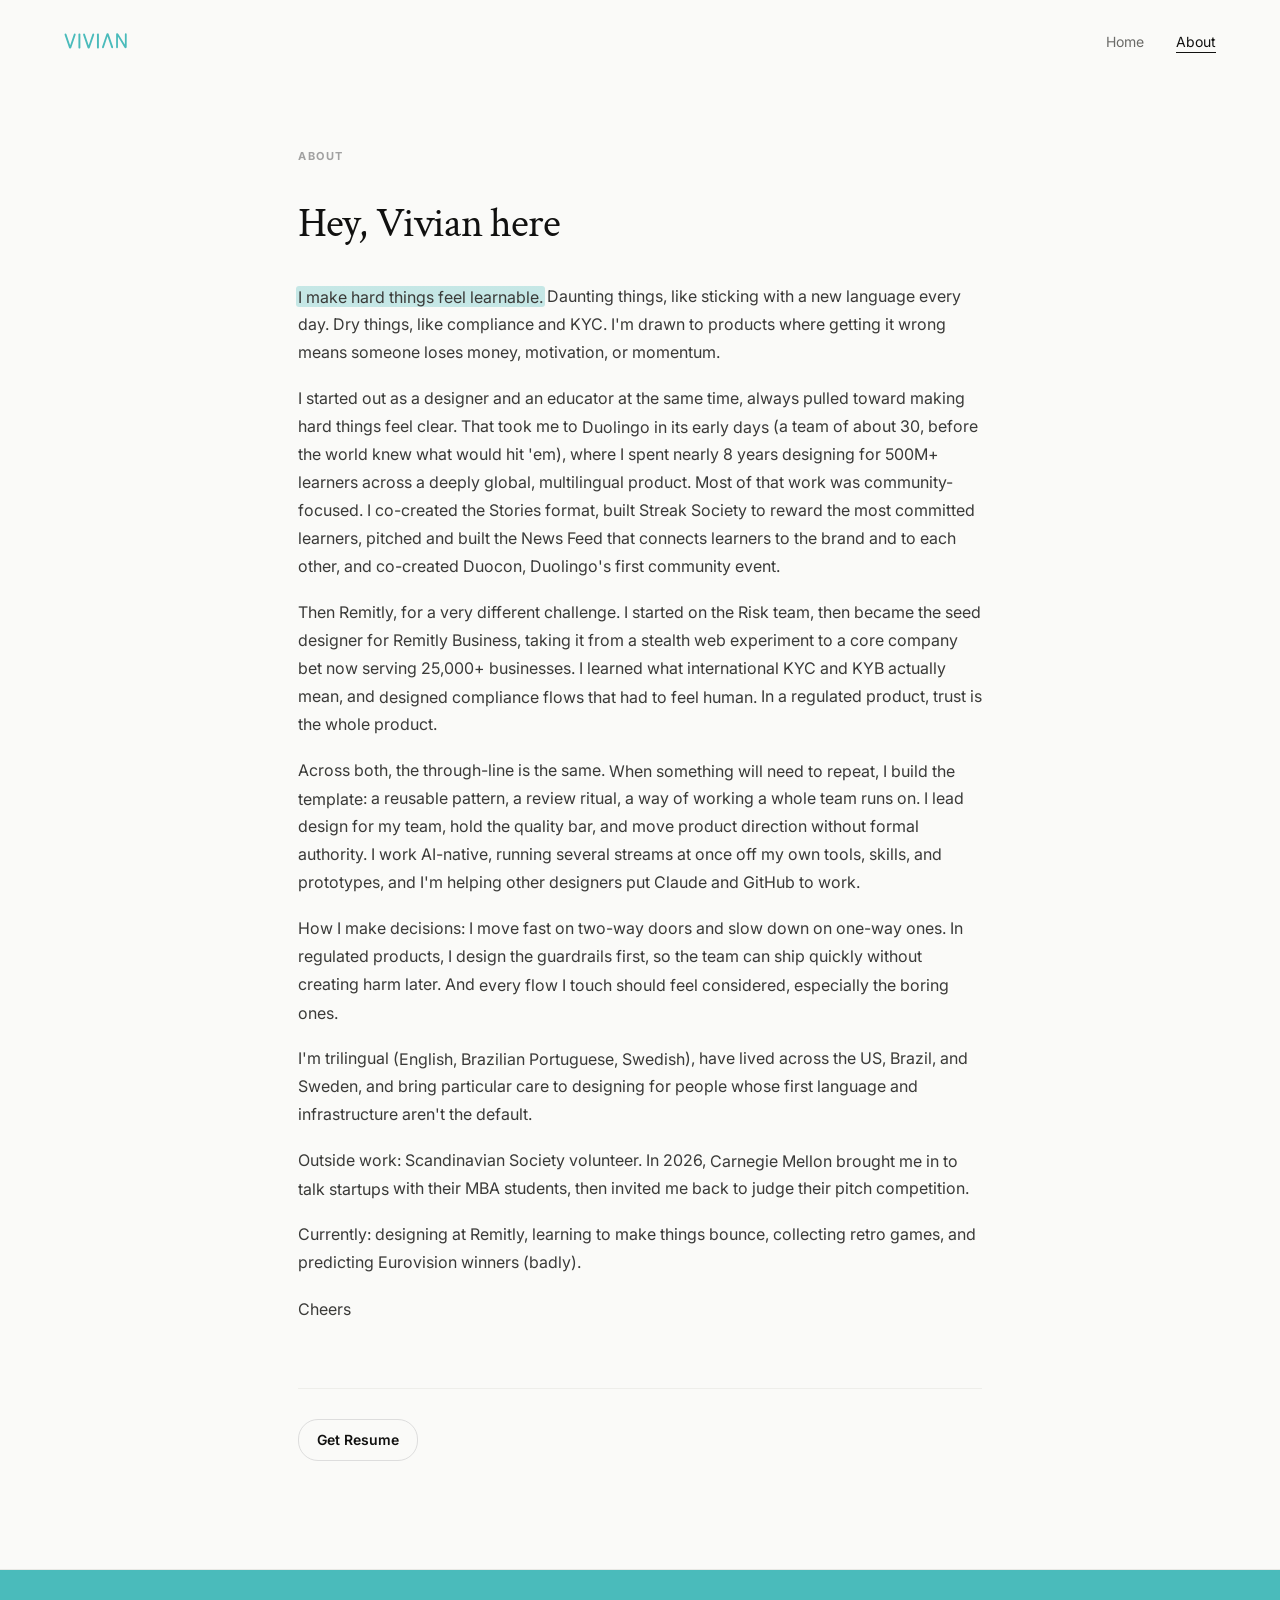
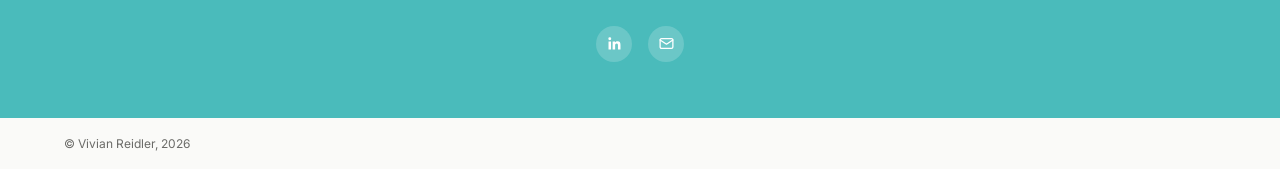
==== commit d3bdd557: "About highlight, smoother mood label, left-aligned copyright, hidden System snapshots - About: a hig" ====
--- a/about/index.html
+++ b/about/index.html
@@ -52,14 +52,15 @@
 
 <section class="about-body">
   <div class="about-text">
-    <p>I make hard things feel learnable. Daunting things, like sticking with a new language every day. Dry things, like compliance and KYC. I'm drawn to products where getting it wrong means someone loses money, motivation, or momentum.</p>
-    <p>I started out as a designer and an educator at the same time, always pulled toward making hard things feel clear. That took me to Duolingo in its early days (a team of about 30, before the world knew what would hit 'em), where I spent nearly 8 years designing for 500M+ learners across a deeply global, multilingual product. Most of that work was community-focused. I co-created the Stories format, built Streak Society to reward the most committed learners, pitched and built the News Feed that connects learners to the brand and to each other, and co-created Duocon, Duolingo's first community event.</p>
-    <p>Then Remitly, for a very different challenge. I started on the Risk team, then became the seed designer for Remitly Business, taking it from a stealth web experiment to a core company bet now serving 25,000+ businesses. I learned what international KYC and KYB actually mean, and designed compliance flows that had to feel human. In a regulated product, trust is the whole product.</p>
-    <p>Across both, the through-line is the same. When something will need to repeat, I build the template: a reusable pattern, a review ritual, a way of working a whole team runs on. I lead design for my team, hold the quality bar, and move product direction without formal authority. I work AI-native, running several streams at once off my own tools, skills, and prototypes, and I'm helping other designers put Claude and GitHub to work.</p>
-    <p>How I make decisions: I move fast on two-way doors and slow down on one-way ones. In regulated products, I design the guardrails first, so the team can ship quickly without creating harm later. And every flow I touch should feel considered, especially the boring ones.</p>
-    <p>I'm trilingual (English, Brazilian Portuguese, Swedish), have lived across the US, Brazil, and Sweden, and bring particular care to designing for people whose first language and infrastructure aren't the default.</p>
-    <p>Outside work: Scandinavian Society volunteer. In 2026, Carnegie Mellon brought me in to talk startups with their MBA students, then invited me back to judge their pitch competition.</p>
+    <p><span class="hl">I make hard things feel learnable.</span> Daunting things, like sticking with a new language every day. Dry things, like compliance and KYC. I'm drawn to products where getting it wrong means someone loses money, motivation, or momentum.</p>
+    <p>I started out as a designer and an educator at the same time, always pulled toward making hard things feel clear. That took me to <span class="hl">Duolingo in its early days</span> (a team of about 30, before the world knew what would hit 'em), where I spent nearly 8 years designing for 500M+ learners across a deeply global, multilingual product. Most of that work was community-focused. I co-created the Stories format, built Streak Society to reward the most committed learners, pitched and built the News Feed that connects learners to the brand and to each other, and co-created Duocon, Duolingo's first community event.</p>
+    <p>Then Remitly, for a very different challenge. I started on the Risk team, then became the seed designer for Remitly Business, taking it from a stealth web experiment to a core company bet now serving 25,000+ businesses. I learned what international KYC and KYB actually mean, and <span class="hl">designed compliance flows that had to feel human.</span> In a regulated product, trust is the whole product.</p>
+    <p>Across both, the through-line is the same. <span class="hl">When something will need to repeat, I build the template</span>: a reusable pattern, a review ritual, a way of working a whole team runs on. I lead design for my team, hold the quality bar, and move product direction without formal authority. I work AI-native, running several streams at once off my own tools, skills, and prototypes, and I'm helping other designers put Claude and GitHub to work.</p>
+    <p>How I make decisions: I move fast on two-way doors and slow down on one-way ones. In regulated products, I design the guardrails first, so the team can ship quickly without creating harm later. And <span class="hl">every flow I touch should feel considered, especially the boring ones.</span></p>
+    <p>I'm trilingual (<span class="hl">English, Brazilian Portuguese, Swedish</span>), have lived across the US, Brazil, and Sweden, and bring particular care to designing for people whose first language and infrastructure aren't the default.</p>
+    <p>Outside work: Scandinavian Society volunteer. In 2026, <span class="hl">Carnegie Mellon brought me in to talk startups</span> with their MBA students, then invited me back to judge their pitch competition.</p>
     <p>Currently: designing at Remitly, learning to make things bounce, collecting retro games, and predicting Eurovision winners (badly).</p>
+    <p><span class="hl">Cheers</span></p>
   </div>
 </section>
 
@@ -82,12 +83,13 @@
       </a>
     </div>
   </div>
-  <div class="footer-bottom-row">
+  <div class="footer-bottom-row is-left">
     <span>© Vivian Reidler, 2026</span>
   </div>
 </footer>
 
 <script src="/assets/js/main.js"></script>
 <script src="/assets/js/nav-menu.js"></script>
+<script src="/assets/js/about-highlight.js"></script>
 </body>
 </html>
--- a/assets/css/style.css
+++ b/assets/css/style.css
@@ -208,6 +208,16 @@
   padding: 16px 48px;
 }
 .footer-bottom-row span { font-size: 12px; color: var(--gray-mid); }
+/* Copyright on the left edge of the page's content column, in line with
+   the logo above (same 1200px box and 24px inset as the nav). */
+.footer-bottom-row.is-left {
+  justify-content: flex-start; max-width: 1200px; margin: 0 auto;
+  padding-left: 24px; padding-right: 24px; box-sizing: border-box;
+}
+@media (max-width: 640px) {
+  /* footer.site-footer already carries the 24px side padding here. */
+  .footer-bottom-row.is-left { padding-left: 0; padding-right: 0; }
+}
 .footer-links {
   display: flex; justify-content: center; gap: 28px;
   padding-bottom: 20px; margin-bottom: 20px; border-bottom: 1px solid #eeeeea;
@@ -469,3 +479,29 @@
   .cs-results { padding: 48px 24px; }
   .wrap, .wrap-wide { padding: 0 24px; }
 }
+
+/* ---------------- ABOUT: MOVING HIGHLIGHT ----------------
+   One phrase per paragraph is wrapped in span.hl; about-highlight.js
+   keeps the one in the paragraph at the reading line switched on. It
+   sweeps in left to right like a highlighter pen and wipes out the same
+   way when the next one takes over. The color is the current accent
+   (teal in Snappy, orange in Zen) at a low opacity. Slice (the default
+   box-decoration-break) makes a phrase that wraps onto several lines
+   fill line after line, rather than every line at once. */
+.about-text .hl {
+  --hl: rgba(74, 187, 187, 0.3);
+  background-image: linear-gradient(var(--hl), var(--hl));
+  background-repeat: no-repeat;
+  /* Off: collapsed against the right end, so shrinking wipes the left
+     side away first. On: anchored left, so growing sweeps from the left.
+     Only the size is transitioned, so the anchor flips unseen. */
+  background-position: 100% 0; background-size: 0% 100%;
+  padding: 0.04em 0.14em; margin: 0 -0.14em; border-radius: 3px;
+  transition: background-size 0.9s cubic-bezier(0.65, 0, 0.35, 1);
+}
+body[data-mood="zen"] .about-text .hl { --hl: rgba(224, 138, 60, 0.3); }
+@supports (color: color-mix(in srgb, red 30%, transparent)) {
+  .about-text .hl, body[data-mood="zen"] .about-text .hl { --hl: color-mix(in srgb, var(--accent) 30%, transparent); }
+}
+.about-text .hl.is-on { background-position: 0 0; background-size: 100% 100%; }
+@media (prefers-reduced-motion: reduce) { .about-text .hl { transition: none; } }
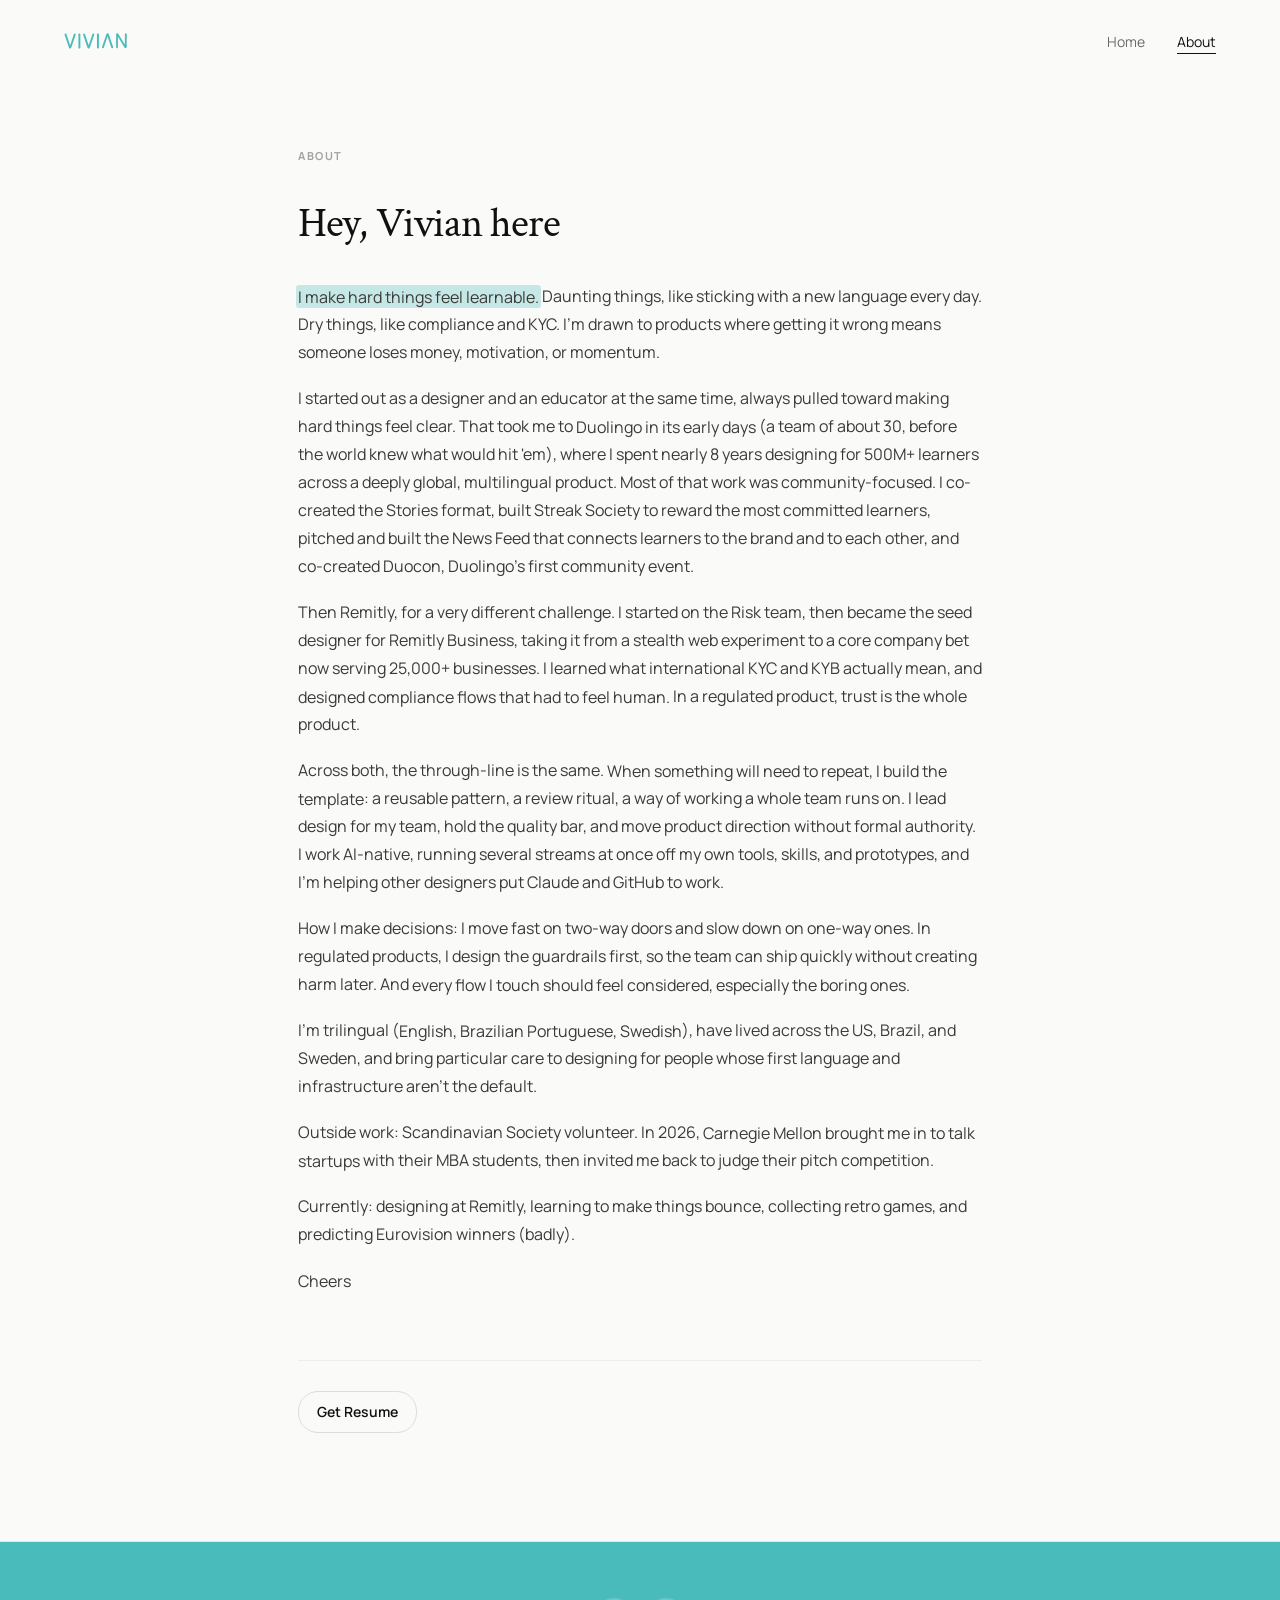
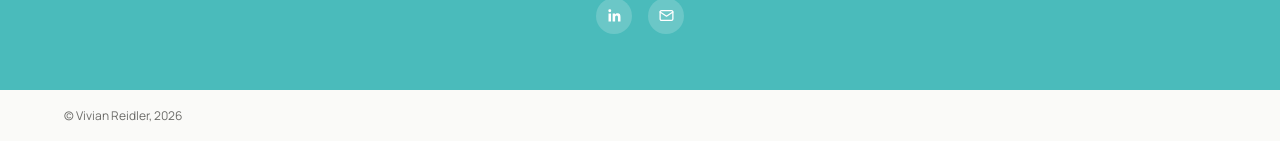
==== commit fc332e31: "System snapshots: five cards with icons, Zen row layout, dots; Manrope site-wide; hamburger menu ico" ====
--- a/about/index.html
+++ b/about/index.html
@@ -6,7 +6,7 @@
 <title>About — Vivian Reidler</title>
 <meta name="description" content="Product Designer with over a decade of experience — Duolingo, Remitly, and a decade of designing for global, high-friction products.">
 <link rel="icon" type="image/png" href="/assets/favicon-32.png">
-<link href="https://fonts.googleapis.com/css2?family=Crimson+Text:ital,wght@0,400;0,600;1,400;1,600&family=Inter:wght@300;400;500;600;700&display=swap" rel="stylesheet">
+<link href="https://fonts.googleapis.com/css2?family=Crimson+Text:ital,wght@0,400;0,600;1,400;1,600&family=Manrope:wght@300;400;500;600;700;800&display=swap" rel="stylesheet">
 <link rel="stylesheet" href="/assets/css/style.css">
 <!-- Matches the home/serif-hero draft's nav treatment (logo size, 24px
    inset, max-width + centering, normal-case muted links) and its
@@ -22,7 +22,7 @@
   .nav-links a.active { color: var(--black); border-bottom-color: var(--black); }
   .nav-links a:hover { color: var(--black); }
   .about-hero-title { font-family: 'Crimson Text', Georgia, serif; font-weight: 400; }
-  .about-meta h4 { font-family: 'Inter', sans-serif; font-weight: 600; letter-spacing: normal; }
+  .about-meta h4 { font-family: Manrope, -apple-system, BlinkMacSystemFont, "Segoe UI", Roboto, Oxygen, Ubuntu, Cantarell, "Open Sans", "Helvetica Neue", sans-serif; font-weight: 600; letter-spacing: normal; }
 </style>
 </head>
 <body>
--- a/assets/css/style.css
+++ b/assets/css/style.css
@@ -40,7 +40,7 @@
 
 body {
   overflow-x: hidden;
-  font-family: 'Inter', -apple-system, BlinkMacSystemFont, sans-serif;
+  font-family: Manrope, -apple-system, BlinkMacSystemFont, "Segoe UI", Roboto, Oxygen, Ubuntu, Cantarell, "Open Sans", "Helvetica Neue", sans-serif;
   background: var(--white);
   color: var(--black);
   font-size: 16px;
@@ -52,9 +52,9 @@
    instead of the page's; make them inherit like everything else. */
 button, input, select, textarea { font-family: inherit; }
 
-/* Site type pair: Crimson Text for headings, Inter for everything else. */
+/* Manrope everywhere; only the hero headlines (home, About, case studies) stay in Crimson Text. */
 h1, h2, h3, h4 {
-  font-family: 'Crimson Text', Georgia, serif;
+  font-family: Manrope, -apple-system, BlinkMacSystemFont, "Segoe UI", Roboto, Oxygen, Ubuntu, Cantarell, "Open Sans", "Helvetica Neue", sans-serif;
   font-weight: 600;
   letter-spacing: -0.02em;
   color: var(--black);
@@ -127,22 +127,30 @@
   }
   nav .nav-toggle:focus { outline: none; }
   nav .nav-toggle:focus-visible { outline: 2px solid var(--accent); outline-offset: 2px; border-radius: 4px; }
-  /* A plus that spins a turn and three-eighths into an X when the menu
-     opens (and back when it closes). Drawn as two rounded bars on the
-     first span, in the nav's text color; the second span isn't needed. */
-  .nav-toggle-burger {
-    position: absolute; top: 50%; left: 50%; width: 20px; height: 20px;
-    margin: -10px 0 0 -10px;
-    transition: transform 0.5s cubic-bezier(0.65, 0, 0.35, 1);
-  }
+  /* Two layers share the button. .nav-toggle-close is the hamburger
+     icon (icons/hamburger.svg, tinted to the nav's text color, 24px); the
+     burger span is an X drawn as two rounded bars. Opening the menu spins
+     the icon away while the X spins in, and closing reverses it. */
+  .nav-toggle-close, .nav-toggle-burger {
+    position: absolute; top: 50%; left: 50%; width: 24px; height: 24px;
+    margin: -12px 0 0 -12px;
+    transition: transform 0.45s cubic-bezier(0.65, 0, 0.35, 1), opacity 0.3s ease;
+  }
+  .nav-toggle-close {
+    background: currentColor;
+    -webkit-mask: url('../images/icons/hamburger.svg') center / contain no-repeat;
+    mask: url('../images/icons/hamburger.svg') center / contain no-repeat;
+  }
+  .nav-toggle-burger { opacity: 0; transform: rotate(-90deg) scale(0.5); }
   .nav-toggle-burger::before, .nav-toggle-burger::after {
     content: ''; position: absolute; left: 50%; top: 50%;
     width: 18px; height: 2px; margin: -1px 0 0 -9px;
     border-radius: 1px; background: currentColor;
   }
-  .nav-toggle-burger::after { transform: rotate(90deg); }
-  .nav-toggle-close { display: none; }
-  .is-menu-open .nav-toggle-burger { transform: rotate(135deg); }
+  .nav-toggle-burger::before { transform: rotate(45deg); }
+  .nav-toggle-burger::after { transform: rotate(-45deg); }
+  .is-menu-open .nav-toggle-close { opacity: 0; transform: rotate(90deg) scale(0.5); }
+  .is-menu-open .nav-toggle-burger { opacity: 1; transform: none; }
 
   /* The panel drops down from under the nav bar, full width. Closed it's
      visibility:hidden (after the fade finishes), which also takes its
